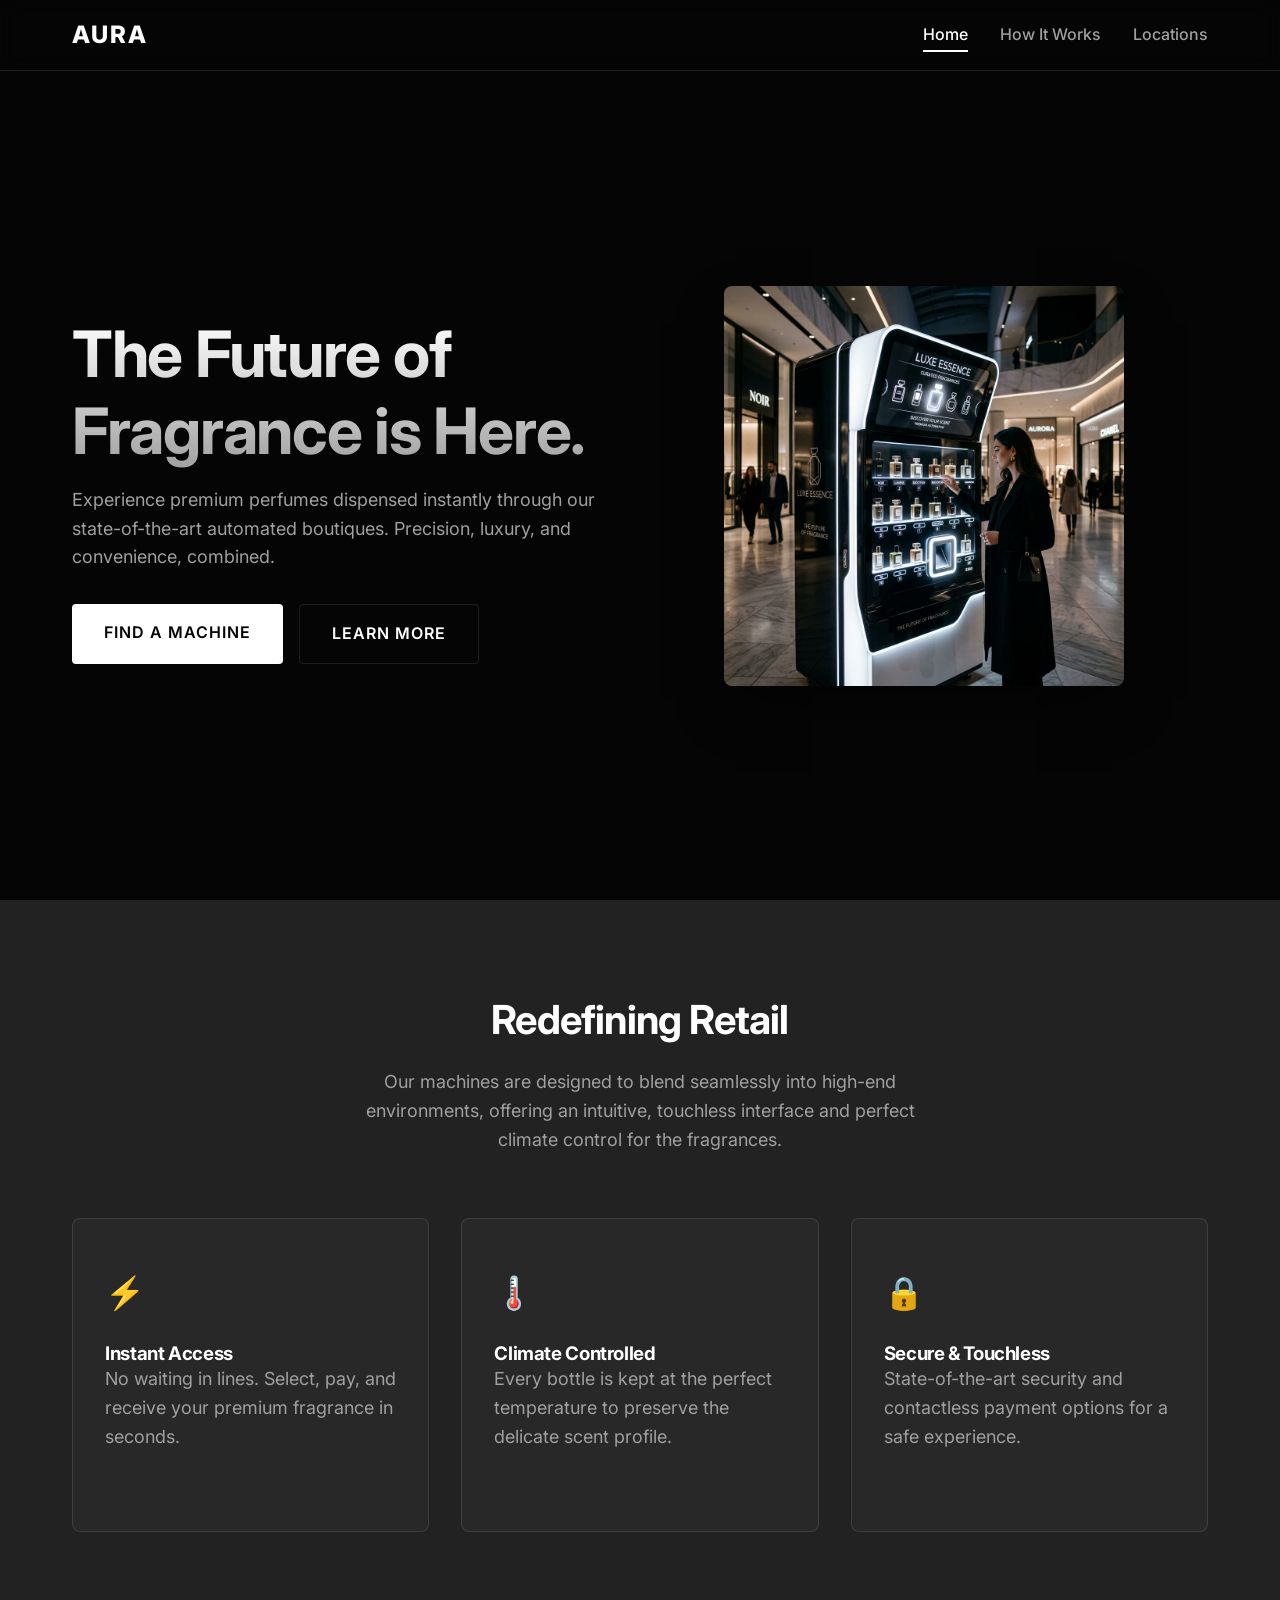
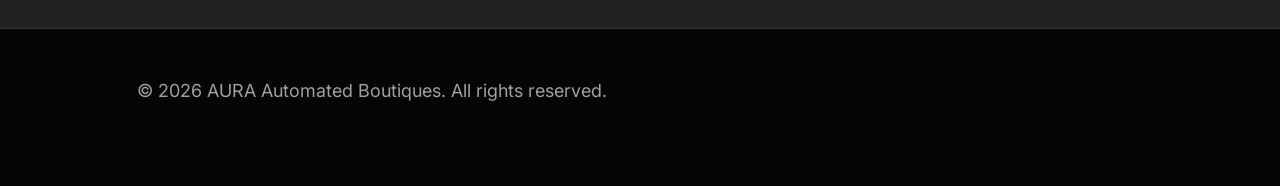
==== index.html @ 31b28ff4 "Initial commit of perfume vending machine website" ====
<!DOCTYPE html>
<html lang="en">
<head>
    <meta charset="UTF-8">
    <meta name="viewport" content="width=device-width, initial-scale=1.0">
    <title>AURA | Automated Premium Fragrance</title>
    <link rel="preconnect" href="https://fonts.googleapis.com">
    <link rel="preconnect" href="https://fonts.gstatic.com" crossorigin>
    <link href="https://fonts.googleapis.com/css2?family=Inter:wght@400;500;700;800;900&display=swap" rel="stylesheet">
    <link rel="stylesheet" href="styles.css">
</head>
<body>
    <nav class="navbar">
        <div class="container nav-container">
            <a href="index.html" class="logo">AURA</a>
            <div class="nav-links">
                <a href="index.html">Home</a>
                <a href="how-it-works.html">How It Works</a>
                <a href="locations.html">Locations</a>
            </div>
        </div>
    </nav>

    <section class="hero container">
        <div class="hero-content fade-in">
            <h1>The Future of<br>Fragrance is Here.</h1>
            <p>Experience premium perfumes dispensed instantly through our state-of-the-art automated boutiques. Precision, luxury, and convenience, combined.</p>
            <div style="display: flex; gap: 1rem;">
                <a href="locations.html" class="btn btn-primary">Find a Machine</a>
                <a href="how-it-works.html" class="btn btn-outline">Learn More</a>
            </div>
        </div>
        <div class="hero-image fade-in" style="transition-delay: 0.2s;">
            <div class="image-wrapper" style="width: 100%; max-width: 400px; position: relative;">
                <img src="hero.png" alt="Premium Perfume Vending Machine" style="width: 100%; border-radius: 8px; box-shadow: 0 25px 50px -12px rgba(0, 0, 0, 0.5);">
            </div>
        </div>
    </section>

    <section class="section" style="background: var(--accent-color);">
        <div class="container fade-in">
            <h2 class="text-center">Redefining Retail</h2>
            <p class="text-center" style="margin-left: auto; margin-right: auto;">Our machines are designed to blend seamlessly into high-end environments, offering an intuitive, touchless interface and perfect climate control for the fragrances.</p>
            
            <div class="grid">
                <div class="card">
                    <div class="card-icon">⚡</div>
                    <h3>Instant Access</h3>
                    <p>No waiting in lines. Select, pay, and receive your premium fragrance in seconds.</p>
                </div>
                <div class="card">
                    <div class="card-icon">🌡️</div>
                    <h3>Climate Controlled</h3>
                    <p>Every bottle is kept at the perfect temperature to preserve the delicate scent profile.</p>
                </div>
                <div class="card">
                    <div class="card-icon">🔒</div>
                    <h3>Secure & Touchless</h3>
                    <p>State-of-the-art security and contactless payment options for a safe experience.</p>
                </div>
            </div>
        </div>
    </section>

    <footer>
        <div class="container">
            <p>&copy; 2026 AURA Automated Boutiques. All rights reserved.</p>
        </div>
    </footer>

    <script src="script.js"></script>
</body>
</html>
---- styles.css ----
:root {
    --bg-color: #050505;
    --text-primary: #ffffff;
    --text-secondary: #a0a0a0;
    --accent-color: #222222;
    --border-color: #333333;
    --glass-bg: rgba(255, 255, 255, 0.03);
    --glass-border: rgba(255, 255, 255, 0.1);
    --font-primary: 'Inter', sans-serif;
    --transition: all 0.3s ease;
}

* {
    margin: 0;
    padding: 0;
    box-sizing: border-box;
}

body {
    background-color: var(--bg-color);
    color: var(--text-primary);
    font-family: var(--font-primary);
    line-height: 1.6;
    overflow-x: hidden;
    -webkit-font-smoothing: antialiased;
}

/* Typography */
h1, h2, h3, h4 {
    font-weight: 700;
    letter-spacing: -0.02em;
    line-height: 1.2;
}

h1 {
    font-size: 4rem;
    margin-bottom: 1rem;
    background: linear-gradient(180deg, #ffffff 0%, #a0a0a0 100%);
    -webkit-background-clip: text;
    -webkit-text-fill-color: transparent;
}

h2 {
    font-size: 2.5rem;
    margin-bottom: 1.5rem;
}

p {
    color: var(--text-secondary);
    font-size: 1.125rem;
    max-width: 600px;
    margin-bottom: 2rem;
}

/* Layout & Containers */
.container {
    max-width: 1200px;
    margin: 0 auto;
    padding: 0 2rem;
}

.section {
    padding: 6rem 0;
    position: relative;
}

/* Navbar */
.navbar {
    position: fixed;
    top: 0;
    width: 100%;
    z-index: 1000;
    background: rgba(5, 5, 5, 0.8);
    backdrop-filter: blur(10px);
    border-bottom: 1px solid var(--glass-border);
    padding: 1rem 0;
}

.nav-container {
    display: flex;
    justify-content: space-between;
    align-items: center;
}

.logo {
    font-size: 1.5rem;
    font-weight: 800;
    letter-spacing: 2px;
    text-transform: uppercase;
    text-decoration: none;
    color: var(--text-primary);
}

.nav-links {
    display: flex;
    gap: 2rem;
}

.nav-links a {
    color: var(--text-secondary);
    text-decoration: none;
    font-weight: 500;
    transition: var(--transition);
    position: relative;
}

.nav-links a:hover,
.nav-links a.active {
    color: var(--text-primary);
}

.nav-links a::after {
    content: '';
    position: absolute;
    bottom: -4px;
    left: 0;
    width: 0;
    height: 2px;
    background: var(--text-primary);
    transition: var(--transition);
}

.nav-links a:hover::after,
.nav-links a.active::after {
    width: 100%;
}

/* Buttons */
.btn {
    display: inline-block;
    padding: 1rem 2rem;
    border-radius: 4px;
    text-decoration: none;
    font-weight: 600;
    text-transform: uppercase;
    letter-spacing: 1px;
    transition: var(--transition);
    cursor: pointer;
    border: none;
}

.btn-primary {
    background: var(--text-primary);
    color: var(--bg-color);
}

.btn-primary:hover {
    background: #e0e0e0;
    transform: translateY(-2px);
    box-shadow: 0 10px 20px rgba(255, 255, 255, 0.1);
}

.btn-outline {
    background: transparent;
    color: var(--text-primary);
    border: 1px solid var(--glass-border);
}

.btn-outline:hover {
    background: var(--glass-bg);
    border-color: var(--text-primary);
}

/* Hero Section */
.hero {
    min-height: 100vh;
    display: flex;
    align-items: center;
    padding-top: 80px;
}

.hero-content {
    flex: 1;
    z-index: 2;
}

.hero-image {
    flex: 1;
    position: relative;
    display: flex;
    justify-content: center;
    align-items: center;
}

.hero-image::before {
    content: '';
    position: absolute;
    width: 400px;
    height: 400px;
    background: radial-gradient(circle, rgba(255,255,255,0.05) 0%, rgba(0,0,0,0) 70%);
    border-radius: 50%;
    z-index: -1;
}

.placeholder-img {
    width: 100%;
    max-width: 400px;
    aspect-ratio: 3/4;
    background: var(--accent-color);
    border: 1px solid var(--border-color);
    border-radius: 8px;
    display: flex;
    align-items: center;
    justify-content: center;
    color: var(--text-secondary);
    font-weight: 500;
    box-shadow: 0 25px 50px -12px rgba(0, 0, 0, 0.5);
    position: relative;
    overflow: hidden;
}

.placeholder-img::after {
    content: '';
    position: absolute;
    top: -50%;
    left: -50%;
    width: 200%;
    height: 200%;
    background: linear-gradient(to bottom right, rgba(255,255,255,0) 0%, rgba(255,255,255,0.05) 50%, rgba(255,255,255,0) 100%);
    transform: rotate(30deg);
    animation: shine 6s infinite linear;
}

@keyframes shine {
    0% { transform: translateX(-100%) rotate(30deg); }
    100% { transform: translateX(100%) rotate(30deg); }
}

/* Cards (Tech aesthetic) */
.grid {
    display: grid;
    grid-template-columns: repeat(auto-fit, minmax(300px, 1fr));
    gap: 2rem;
    margin-top: 4rem;
}

.card {
    background: var(--glass-bg);
    border: 1px solid var(--glass-border);
    padding: 3rem 2rem;
    border-radius: 8px;
    transition: var(--transition);
    position: relative;
    overflow: hidden;
}

.card::before {
    content: '';
    position: absolute;
    top: 0;
    left: 0;
    width: 100%;
    height: 2px;
    background: linear-gradient(90deg, transparent, var(--text-primary), transparent);
    opacity: 0;
    transition: var(--transition);
}

.card:hover {
    transform: translateY(-5px);
    background: rgba(255, 255, 255, 0.05);
}

.card:hover::before {
    opacity: 1;
}

.card-icon {
    font-size: 2rem;
    margin-bottom: 1.5rem;
    color: var(--text-primary);
}

.step-number {
    font-size: 4rem;
    font-weight: 900;
    color: var(--accent-color);
    position: absolute;
    top: 1rem;
    right: 1rem;
    opacity: 0.5;
    line-height: 1;
}

/* Forms */
.form-group {
    margin-bottom: 1.5rem;
}

.form-group label {
    display: block;
    margin-bottom: 0.5rem;
    font-weight: 500;
    color: var(--text-secondary);
}

.form-control {
    width: 100%;
    padding: 1rem;
    background: var(--accent-color);
    border: 1px solid var(--border-color);
    color: var(--text-primary);
    border-radius: 4px;
    font-family: inherit;
    transition: var(--transition);
}

.form-control:focus {
    outline: none;
    border-color: var(--text-primary);
    background: rgba(255, 255, 255, 0.05);
}

/* Footer */
footer {
    border-top: 1px solid var(--border-color);
    padding: 3rem 0;
    text-align: center;
    color: var(--text-secondary);
}

/* Utilities */
.text-center { text-align: center; }
.mt-4 { margin-top: 2rem; }

/* Animations */
.fade-in {
    opacity: 0;
    transform: translateY(20px);
    transition: opacity 0.8s ease, transform 0.8s ease;
}

.fade-in.visible {
    opacity: 1;
    transform: translateY(0);
}

/* Responsive */
@media (max-width: 768px) {
    h1 { font-size: 2.5rem; }
    .hero { flex-direction: column; text-align: center; padding-top: 120px; }
    .hero-content { margin-bottom: 4rem; }
    p { margin-left: auto; margin-right: auto; }
    .nav-links { display: none; /* Add mobile menu logic if needed */ }
}
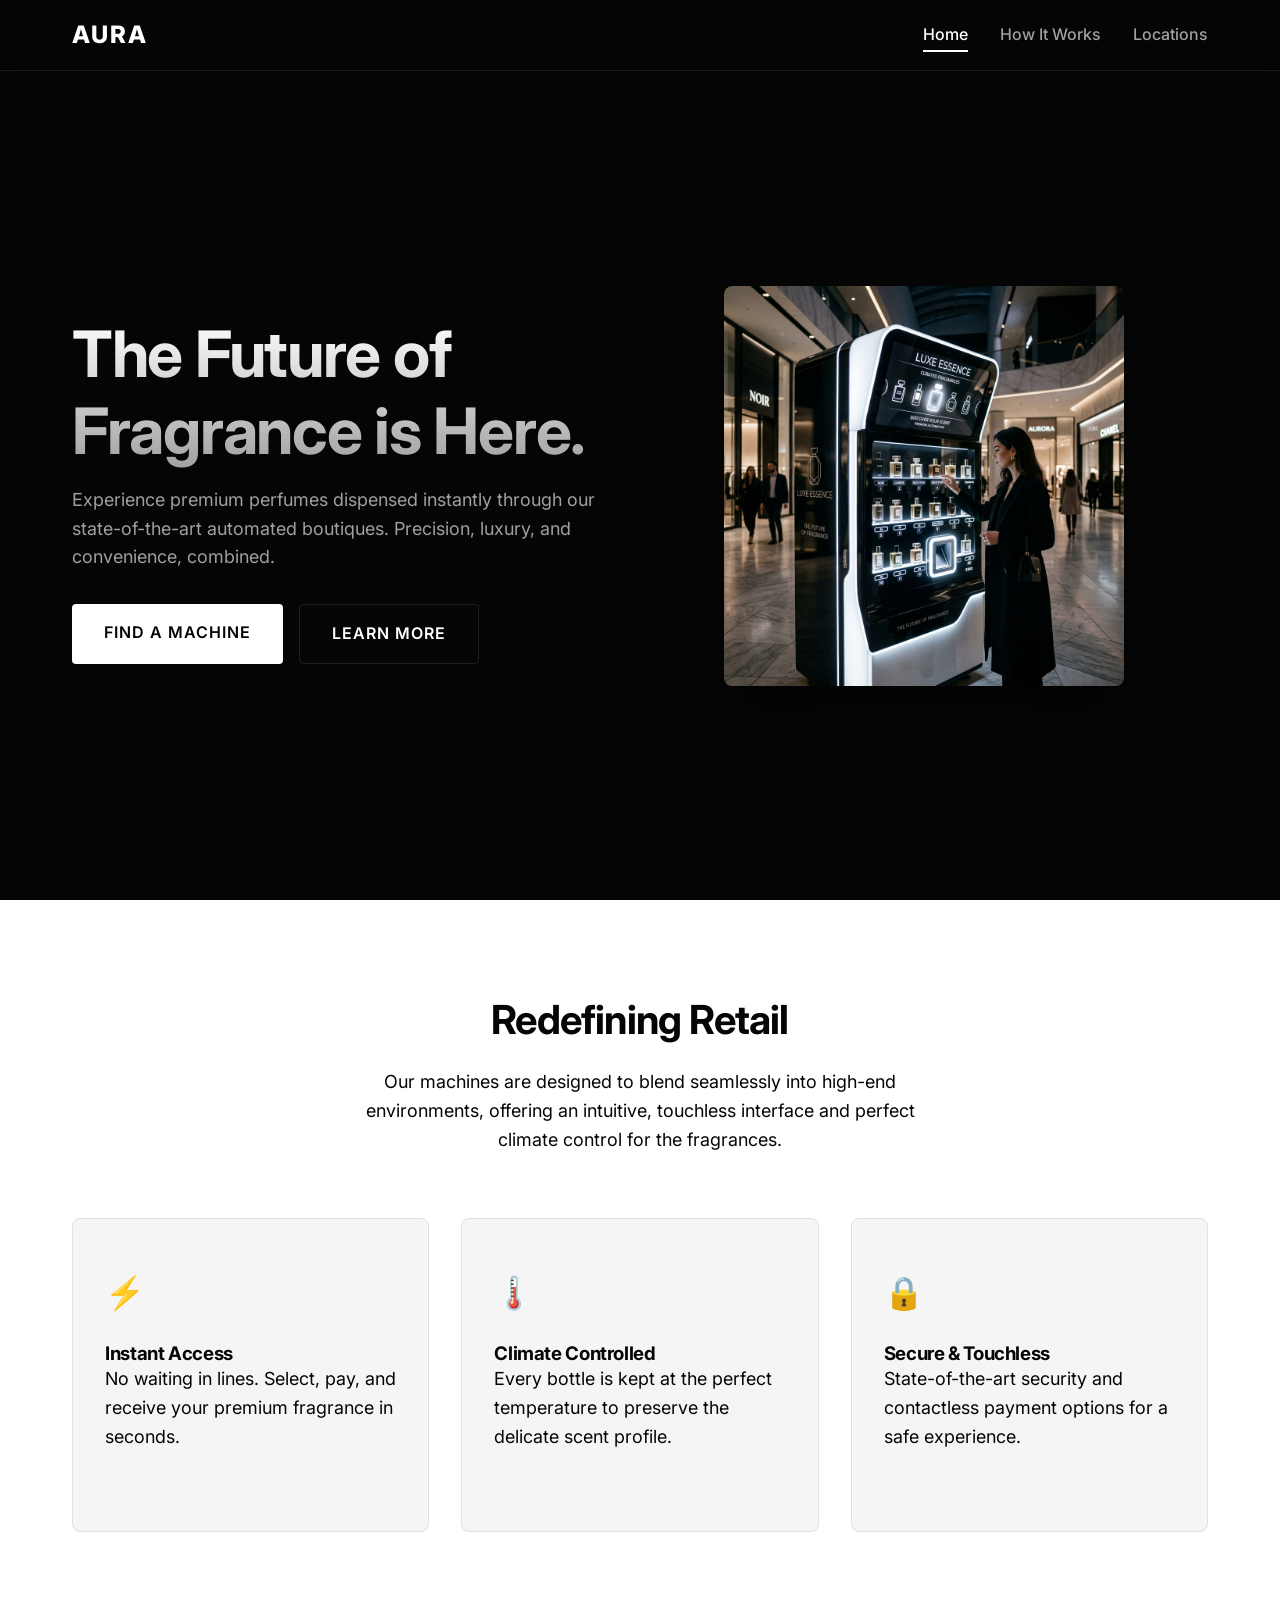
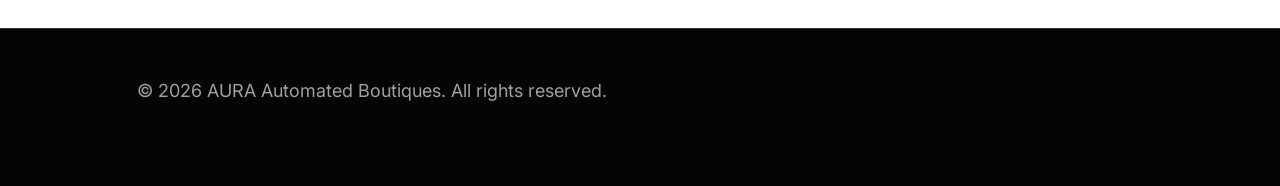
==== commit f0aeed77: "Introduce true high contrast white sections" ====
--- a/index.html
+++ b/index.html
@@ -37,7 +37,7 @@
         </div>
     </section>
 
-    <section class="section" style="background: var(--accent-color);">
+    <section class="section section-white">
         <div class="container fade-in">
             <h2 class="text-center">Redefining Retail</h2>
             <p class="text-center" style="margin-left: auto; margin-right: auto;">Our machines are designed to blend seamlessly into high-end environments, offering an intuitive, touchless interface and perfect climate control for the fragrances.</p>
--- a/styles.css
+++ b/styles.css
@@ -62,6 +62,44 @@
 .section {
     padding: 6rem 0;
     position: relative;
+}
+
+/* White Section for High Contrast */
+.section-white {
+    background-color: #ffffff;
+    color: #050505;
+}
+
+.section-white h1, 
+.section-white h2, 
+.section-white h3, 
+.section-white p {
+    color: #050505;
+    background: none;
+    -webkit-background-clip: initial;
+    -webkit-text-fill-color: initial;
+}
+
+.section-white .card {
+    background: #f5f5f5;
+    border-color: #e0e0e0;
+}
+
+.section-white .card:hover {
+    background: #ebebeb;
+    box-shadow: 0 10px 30px rgba(0, 0, 0, 0.1);
+}
+
+.section-white .card::before {
+    background: linear-gradient(90deg, transparent, #050505, transparent);
+}
+
+.section-white .card-icon {
+    color: #050505;
+}
+
+.section-white .step-number {
+    color: #e0e0e0;
 }
 
 /* Navbar */
@@ -326,13 +364,67 @@
 /* Animations */
 .fade-in {
     opacity: 0;
-    transform: translateY(20px);
-    transition: opacity 0.8s ease, transform 0.8s ease;
+    transform: translateY(30px);
+    transition: opacity 1s cubic-bezier(0.16, 1, 0.3, 1), transform 1s cubic-bezier(0.16, 1, 0.3, 1);
 }
 
 .fade-in.visible {
     opacity: 1;
     transform: translateY(0);
+}
+
+.stagger-1 { transition-delay: 0.1s; }
+.stagger-2 { transition-delay: 0.2s; }
+.stagger-3 { transition-delay: 0.3s; }
+.stagger-4 { transition-delay: 0.4s; }
+
+/* Image Hover Effects */
+.image-wrapper {
+    overflow: hidden;
+    border-radius: 8px;
+    box-shadow: 0 25px 50px -12px rgba(0, 0, 0, 0.5);
+    transition: box-shadow 0.5s ease;
+}
+
+.image-wrapper img {
+    transition: transform 0.7s cubic-bezier(0.16, 1, 0.3, 1);
+}
+
+.image-wrapper:hover img {
+    transform: scale(1.05);
+}
+
+.image-wrapper:hover {
+    box-shadow: 0 30px 60px -10px rgba(255, 255, 255, 0.1);
+}
+
+/* Button Glow */
+.btn-primary {
+    background: var(--text-primary);
+    color: var(--bg-color);
+    position: relative;
+    z-index: 1;
+    overflow: hidden;
+}
+
+.btn-primary::before {
+    content: '';
+    position: absolute;
+    top: 0;
+    left: -100%;
+    width: 100%;
+    height: 100%;
+    background: linear-gradient(90deg, transparent, rgba(255, 255, 255, 0.4), transparent);
+    transition: left 0.5s ease;
+    z-index: -1;
+}
+
+.btn-primary:hover::before {
+    left: 100%;
+}
+
+.btn-primary:hover {
+    box-shadow: 0 0 20px rgba(255, 255, 255, 0.4);
 }
 
 /* Responsive */
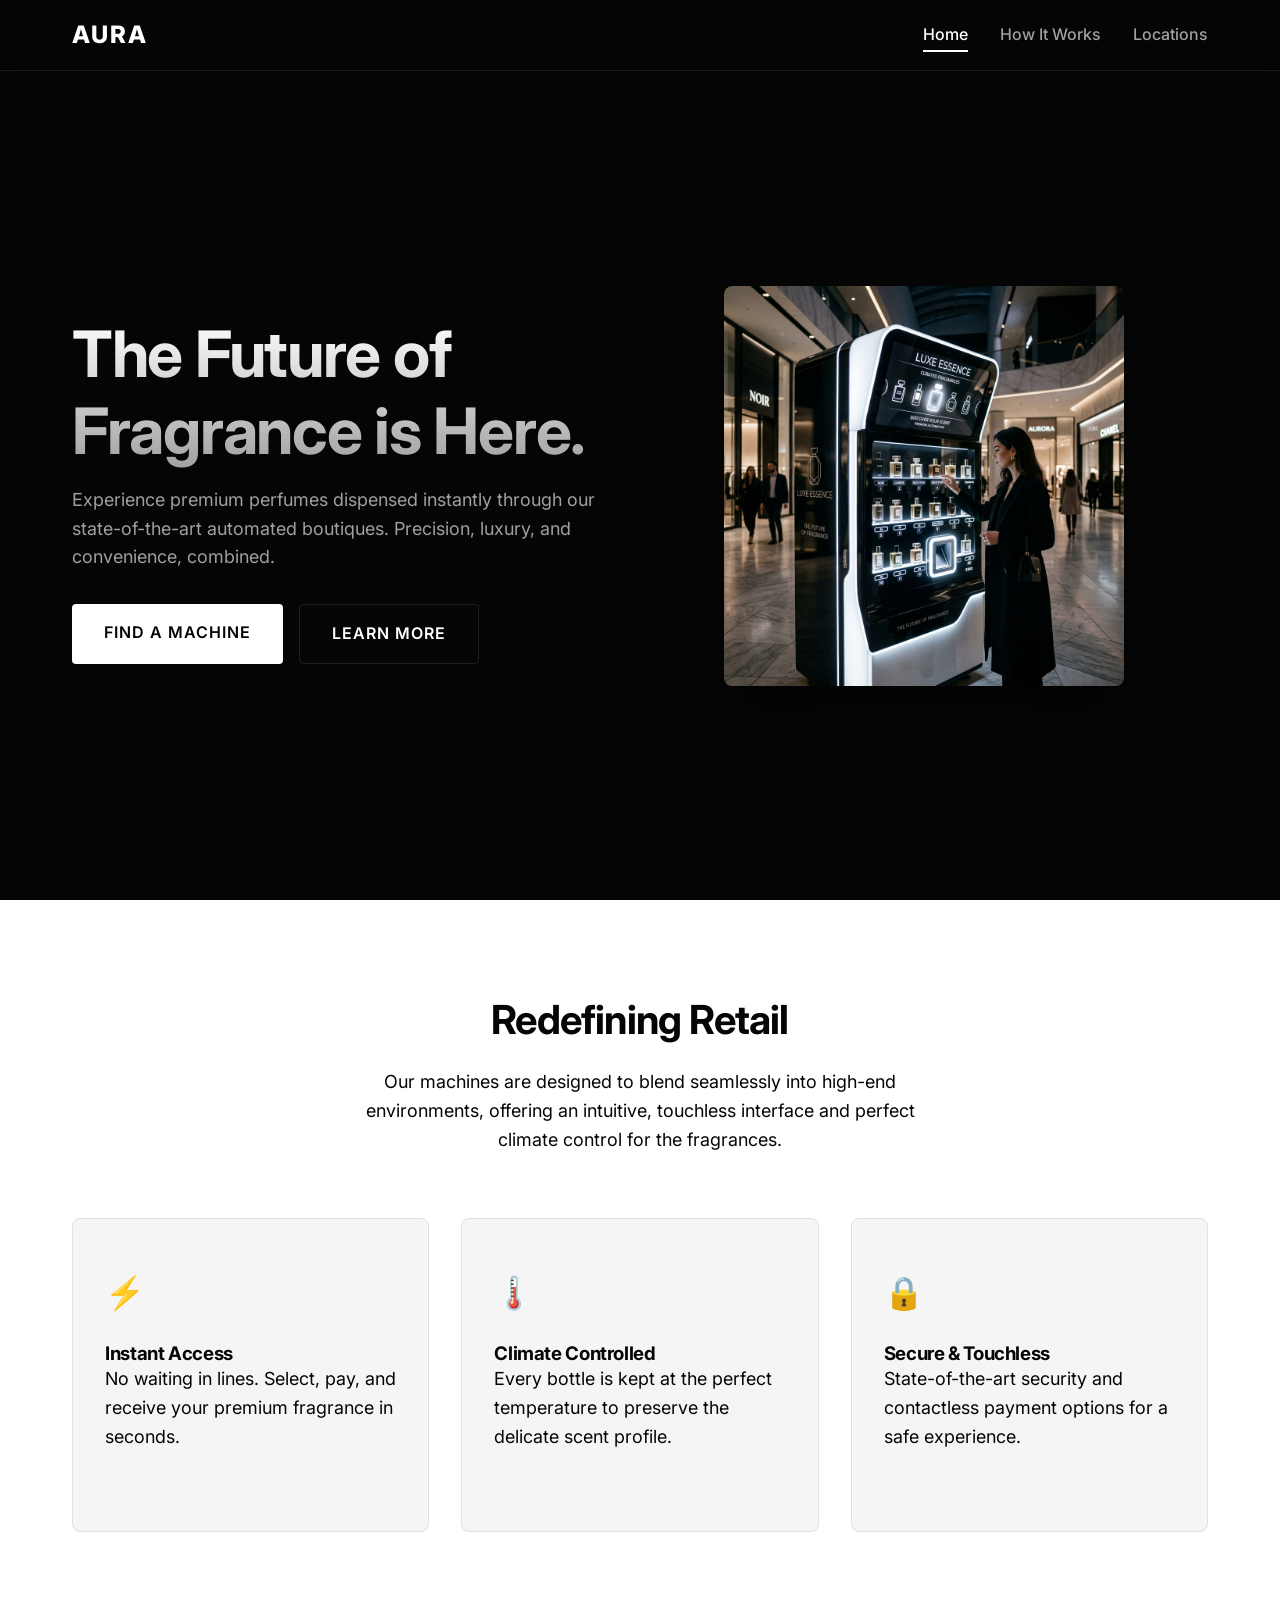
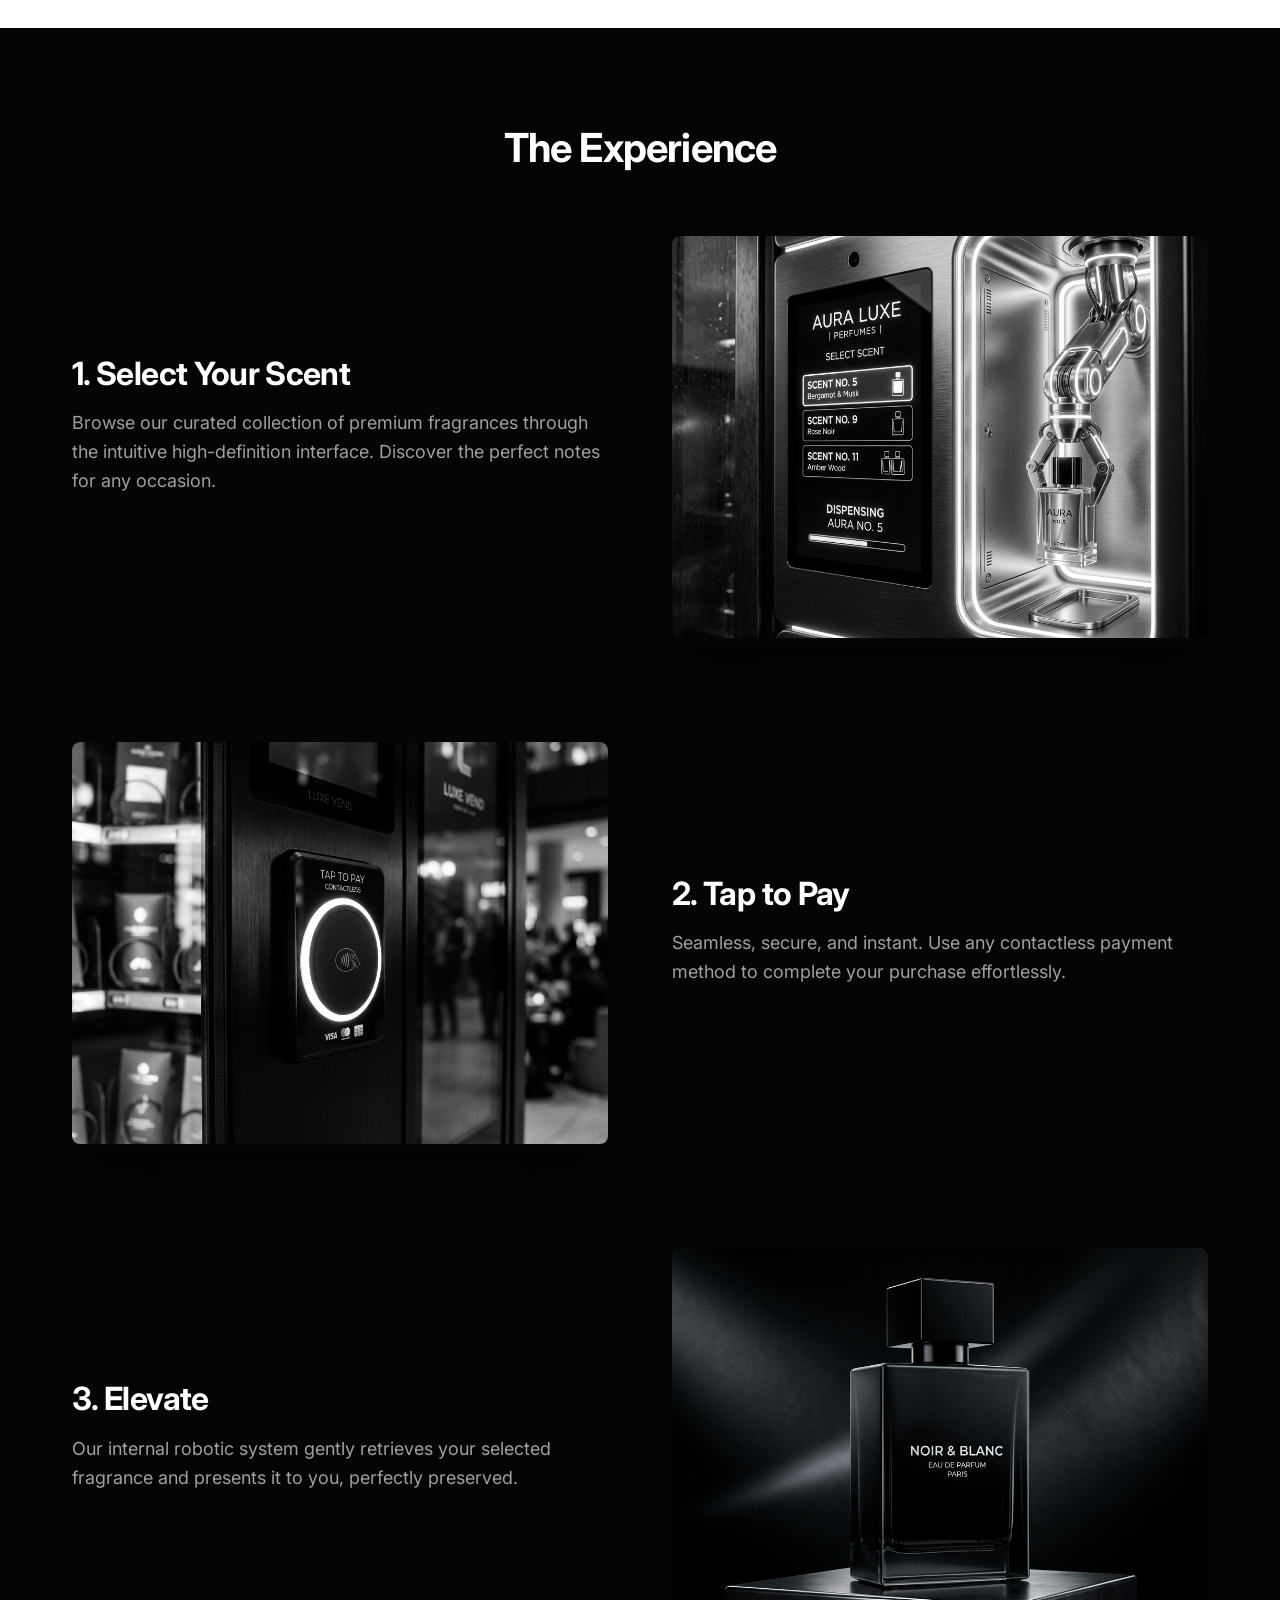
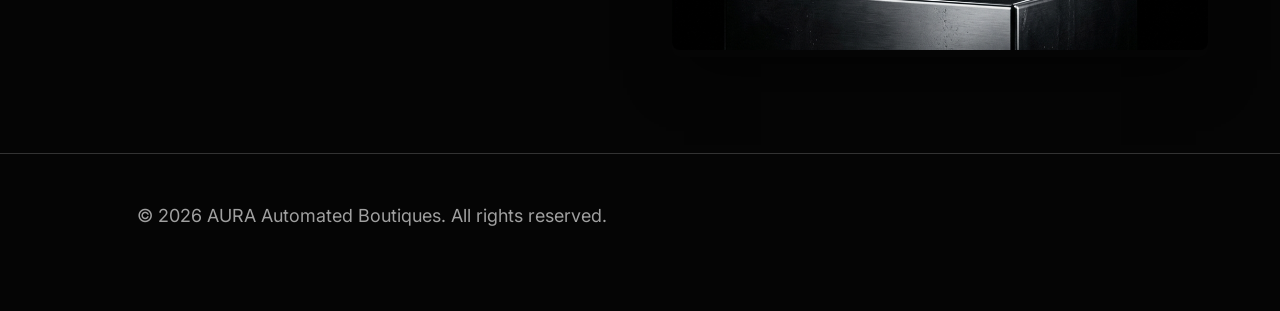
==== commit a22f8ffc: "Expand home page with The Experience section and new images" ====
--- a/index.html
+++ b/index.html
@@ -62,6 +62,49 @@
         </div>
     </section>
 
+    <section class="section" style="background: var(--bg-color);">
+        <div class="container fade-in">
+            <h2 class="text-center" style="margin-bottom: 4rem;">The Experience</h2>
+            
+            <div style="display: flex; flex-wrap: wrap; align-items: center; gap: 4rem; margin-bottom: 6rem;">
+                <div style="flex: 1; min-width: 300px;" class="fade-in">
+                    <h3 style="font-size: 2rem; margin-bottom: 1rem;">1. Select Your Scent</h3>
+                    <p>Browse our curated collection of premium fragrances through the intuitive high-definition interface. Discover the perfect notes for any occasion.</p>
+                </div>
+                <div style="flex: 1; min-width: 300px;" class="fade-in stagger-1">
+                    <div class="image-wrapper">
+                        <img src="interface.png" alt="Touchscreen Interface" style="width: 100%; object-fit: cover; aspect-ratio: 4/3; border-radius: 8px;">
+                    </div>
+                </div>
+            </div>
+
+            <div style="display: flex; flex-wrap: wrap; align-items: center; gap: 4rem; margin-bottom: 6rem; flex-direction: row-reverse;">
+                <div style="flex: 1; min-width: 300px;" class="fade-in stagger-2">
+                    <h3 style="font-size: 2rem; margin-bottom: 1rem;">2. Tap to Pay</h3>
+                    <p>Seamless, secure, and instant. Use any contactless payment method to complete your purchase effortlessly.</p>
+                </div>
+                <div style="flex: 1; min-width: 300px;" class="fade-in stagger-3">
+                    <div class="image-wrapper">
+                        <img src="payment.png" alt="Payment Terminal" style="width: 100%; object-fit: cover; aspect-ratio: 4/3; border-radius: 8px;">
+                    </div>
+                </div>
+            </div>
+
+            <div style="display: flex; flex-wrap: wrap; align-items: center; gap: 4rem;">
+                <div style="flex: 1; min-width: 300px;" class="fade-in stagger-4">
+                    <h3 style="font-size: 2rem; margin-bottom: 1rem;">3. Elevate</h3>
+                    <p>Our internal robotic system gently retrieves your selected fragrance and presents it to you, perfectly preserved.</p>
+                </div>
+                <div style="flex: 1; min-width: 300px;" class="fade-in stagger-1">
+                    <div class="image-wrapper">
+                        <img src="bottle.png" alt="Perfume Bottle" style="width: 100%; object-fit: cover; aspect-ratio: 4/3; border-radius: 8px;">
+                    </div>
+                </div>
+            </div>
+            
+        </div>
+    </section>
+
     <footer>
         <div class="container">
             <p>&copy; 2026 AURA Automated Boutiques. All rights reserved.</p>
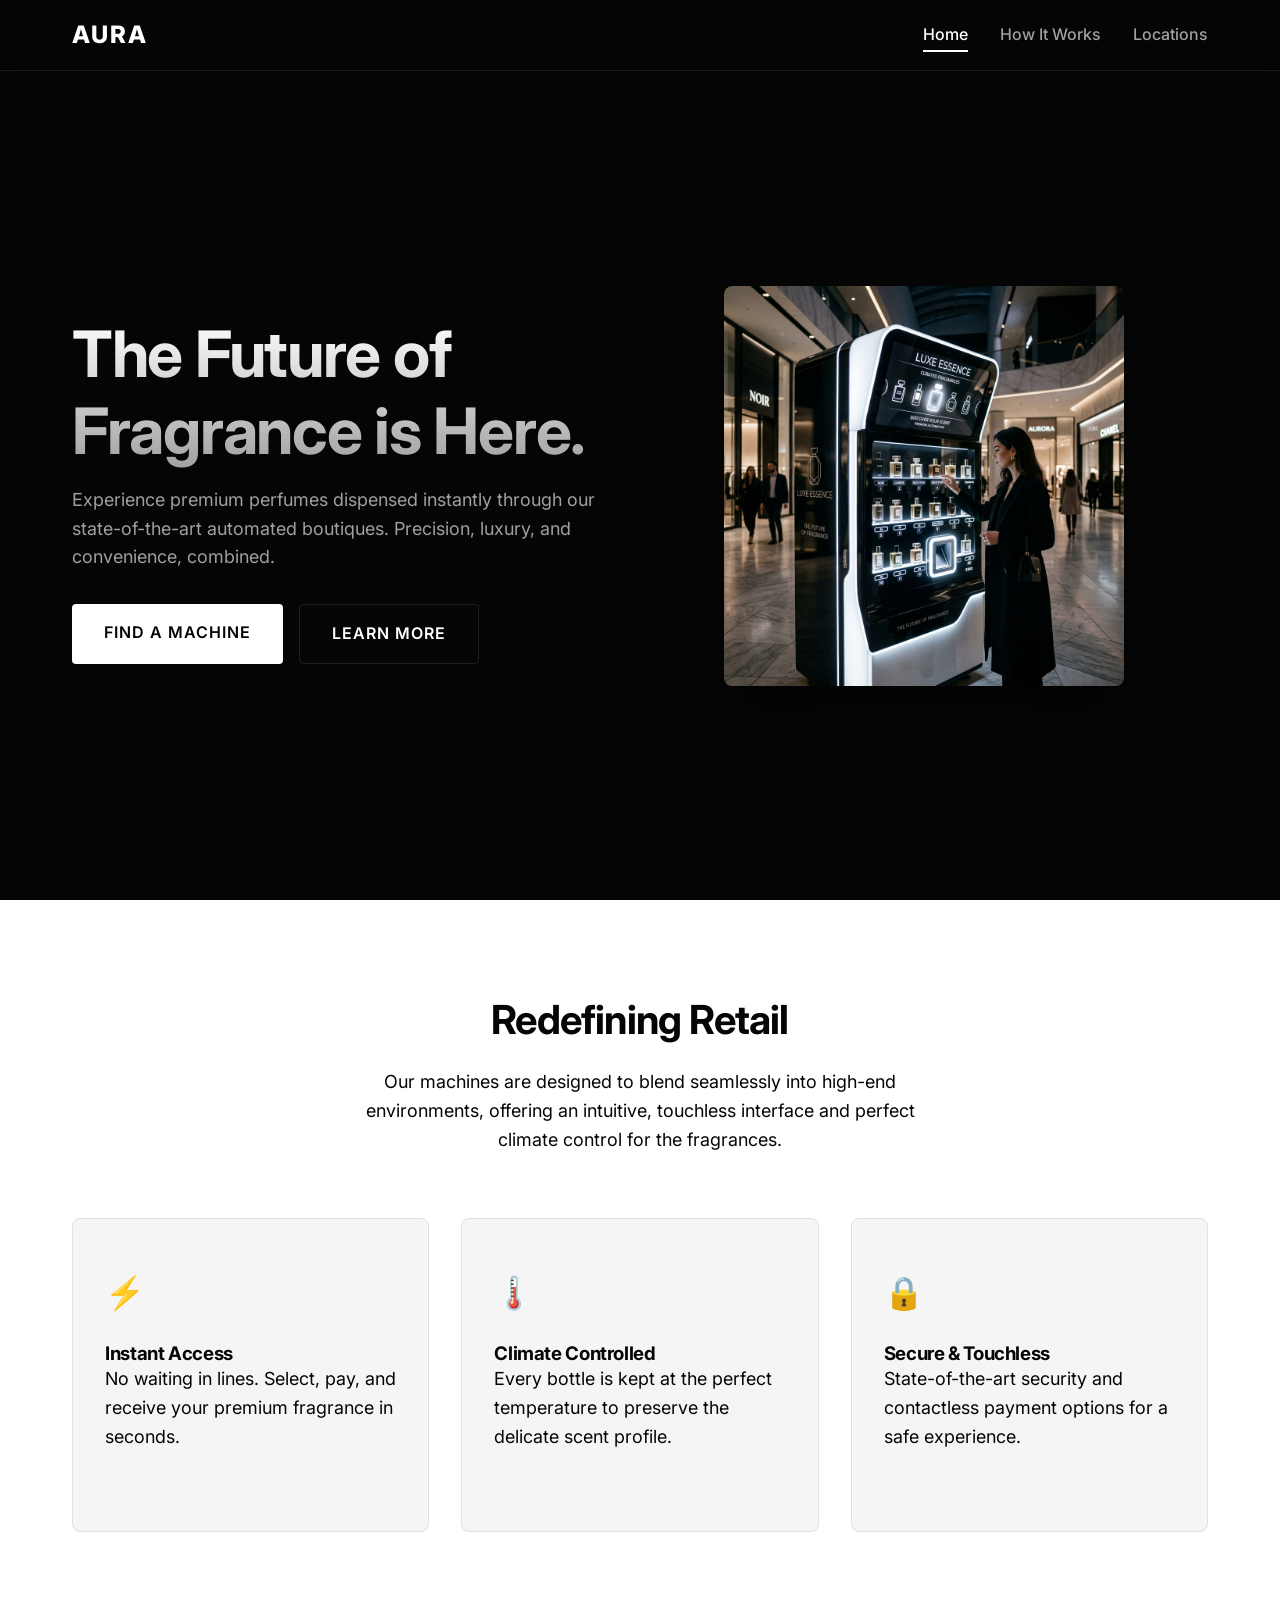
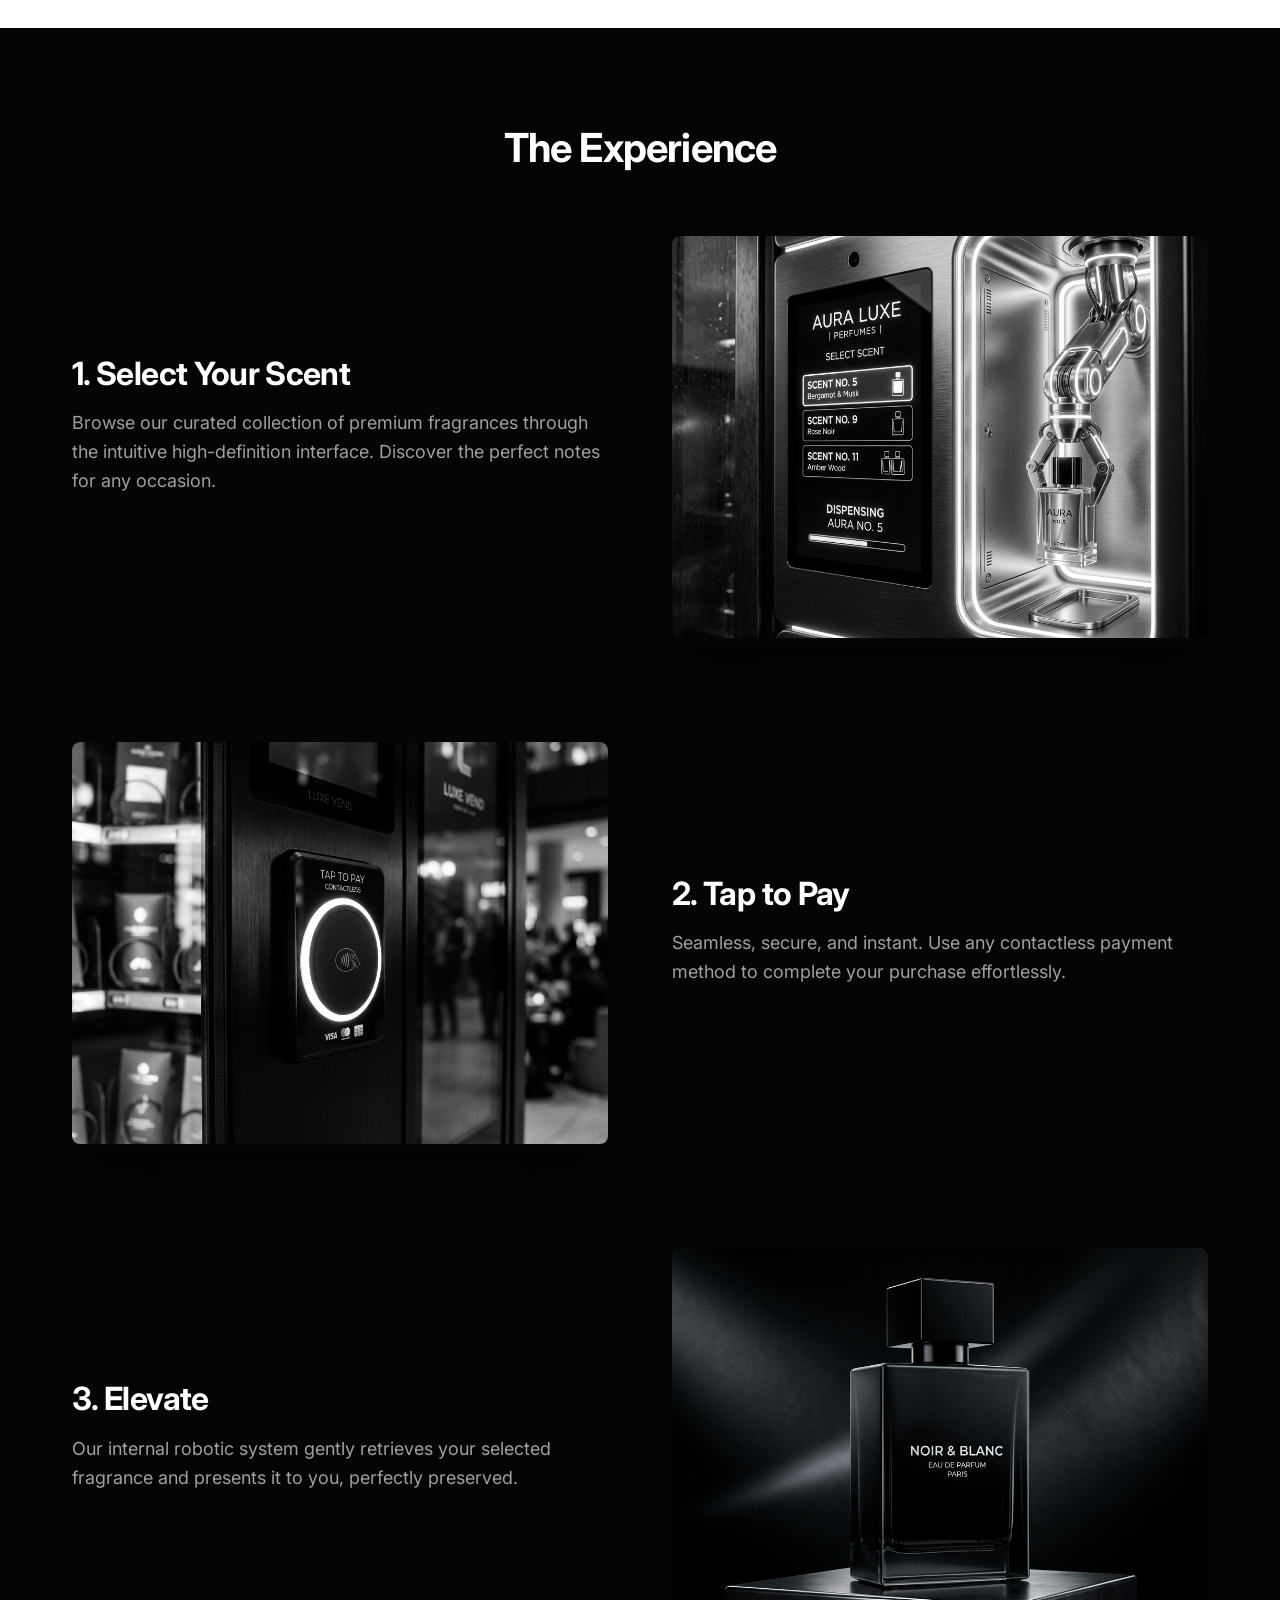
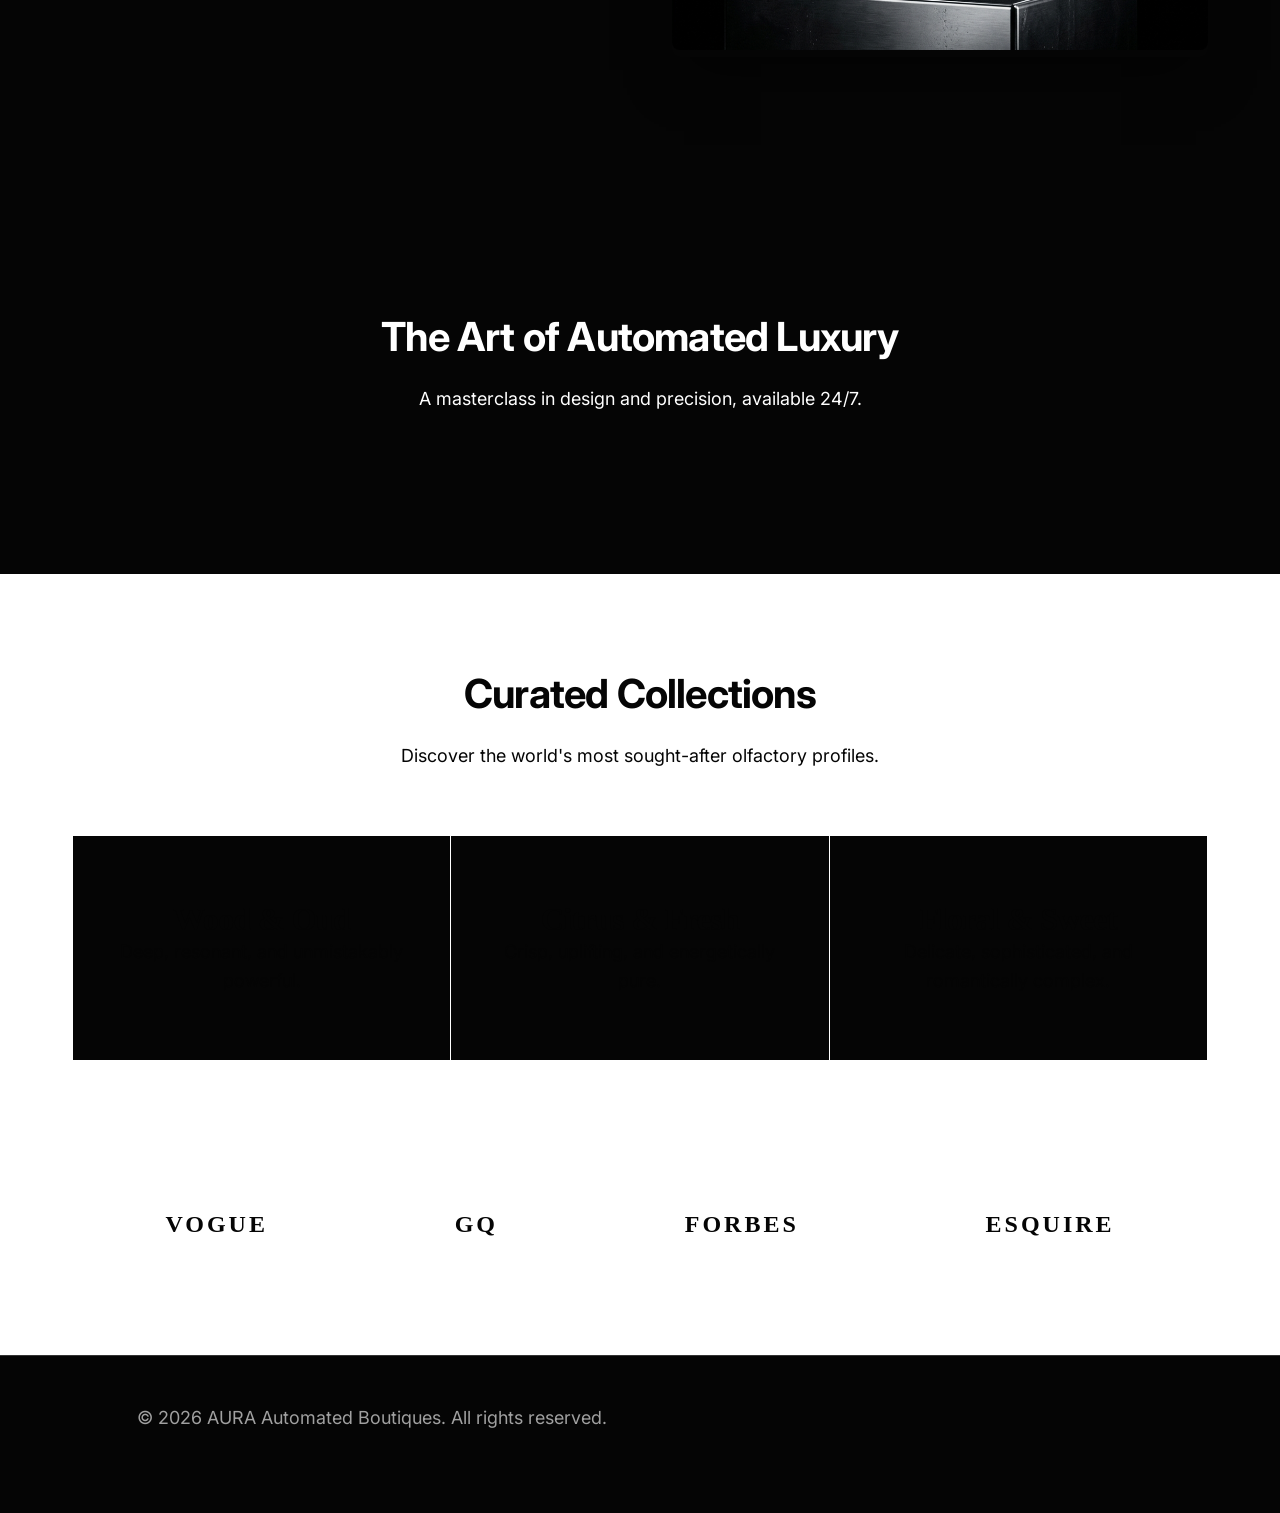
==== commit 0c4586e8: "Add parallax banner and collection grid sections" ====
--- a/index.html
+++ b/index.html
@@ -105,6 +105,45 @@
         </div>
     </section>
 
+    <!-- Parallax Section -->
+    <section class="parallax-section">
+        <div class="parallax-overlay"></div>
+        <div class="container parallax-content fade-in">
+            <h2>The Art of Automated Luxury</h2>
+            <p style="margin: 0 auto; color: var(--text-primary);">A masterclass in design and precision, available 24/7.</p>
+        </div>
+    </section>
+
+    <!-- The Collection Section -->
+    <section class="section section-white">
+        <div class="container fade-in">
+            <h2 class="text-center">Curated Collections</h2>
+            <p class="text-center" style="margin: 0 auto;">Discover the world's most sought-after olfactory profiles.</p>
+            
+            <div class="collection-grid fade-in">
+                <div class="collection-item">
+                    <h3 style="font-family: serif; font-size: 2rem;">Wood & Oud</h3>
+                    <p style="margin-bottom: 0;">Deep, resonant, and unmistakably powerful.</p>
+                </div>
+                <div class="collection-item">
+                    <h3 style="font-family: serif; font-size: 2rem;">Citrus & Fresh</h3>
+                    <p style="margin-bottom: 0;">Crisp, uplifting, and energetically pure.</p>
+                </div>
+                <div class="collection-item">
+                    <h3 style="font-family: serif; font-size: 2rem;">Floral & Sweet</h3>
+                    <p style="margin-bottom: 0;">Delicate, sophisticated, and romantically complex.</p>
+                </div>
+            </div>
+
+            <div class="press-bar fade-in" style="margin-top: 8rem;">
+                <span>Vogue</span>
+                <span>GQ</span>
+                <span>Forbes</span>
+                <span>Esquire</span>
+            </div>
+        </div>
+    </section>
+
     <footer>
         <div class="container">
             <p>&copy; 2026 AURA Automated Boutiques. All rights reserved.</p>
--- a/styles.css
+++ b/styles.css
@@ -361,6 +361,73 @@
 .text-center { text-align: center; }
 .mt-4 { margin-top: 2rem; }
 
+/* Parallax Section */
+.parallax-section {
+    background-image: url('hero.png');
+    background-attachment: fixed;
+    background-position: center;
+    background-repeat: no-repeat;
+    background-size: cover;
+    position: relative;
+    padding: 10rem 0;
+    text-align: center;
+}
+
+.parallax-overlay {
+    position: absolute;
+    top: 0;
+    left: 0;
+    width: 100%;
+    height: 100%;
+    background: rgba(5, 5, 5, 0.85);
+    z-index: 1;
+}
+
+.parallax-content {
+    position: relative;
+    z-index: 2;
+}
+
+/* Collection Grid */
+.collection-grid {
+    display: grid;
+    grid-template-columns: repeat(auto-fit, minmax(250px, 1fr));
+    gap: 1px;
+    background: var(--glass-border);
+    border: 1px solid var(--glass-border);
+    margin-top: 4rem;
+}
+
+.collection-item {
+    background: var(--bg-color);
+    padding: 4rem 2rem;
+    text-align: center;
+    transition: var(--transition);
+}
+
+.collection-item:hover {
+    background: var(--accent-color);
+}
+
+/* Press Bar */
+.press-bar {
+    display: flex;
+    justify-content: space-around;
+    align-items: center;
+    flex-wrap: wrap;
+    opacity: 0.5;
+    margin-top: 4rem;
+}
+
+.press-bar span {
+    font-size: 1.5rem;
+    font-weight: 900;
+    letter-spacing: 3px;
+    text-transform: uppercase;
+    margin: 1rem;
+    font-family: serif; /* Classic contrast */
+}
+
 /* Animations */
 .fade-in {
     opacity: 0;
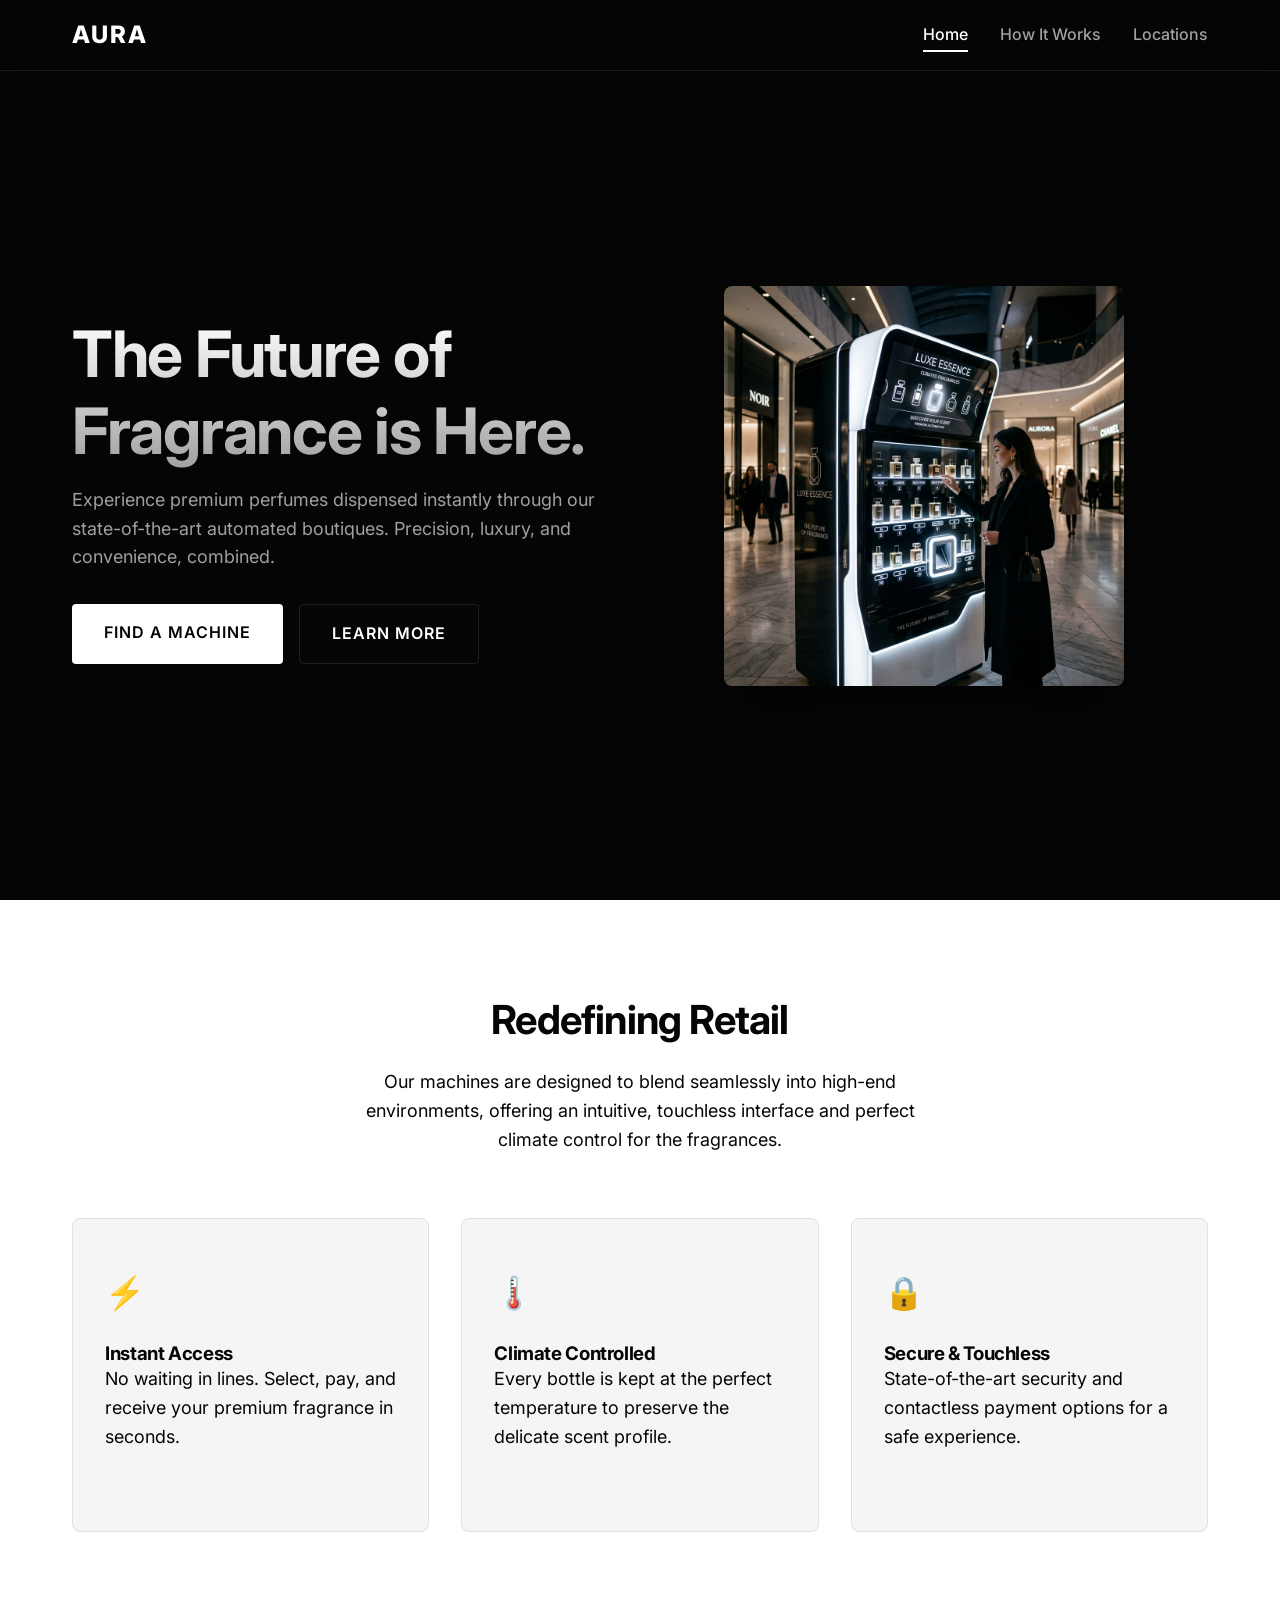
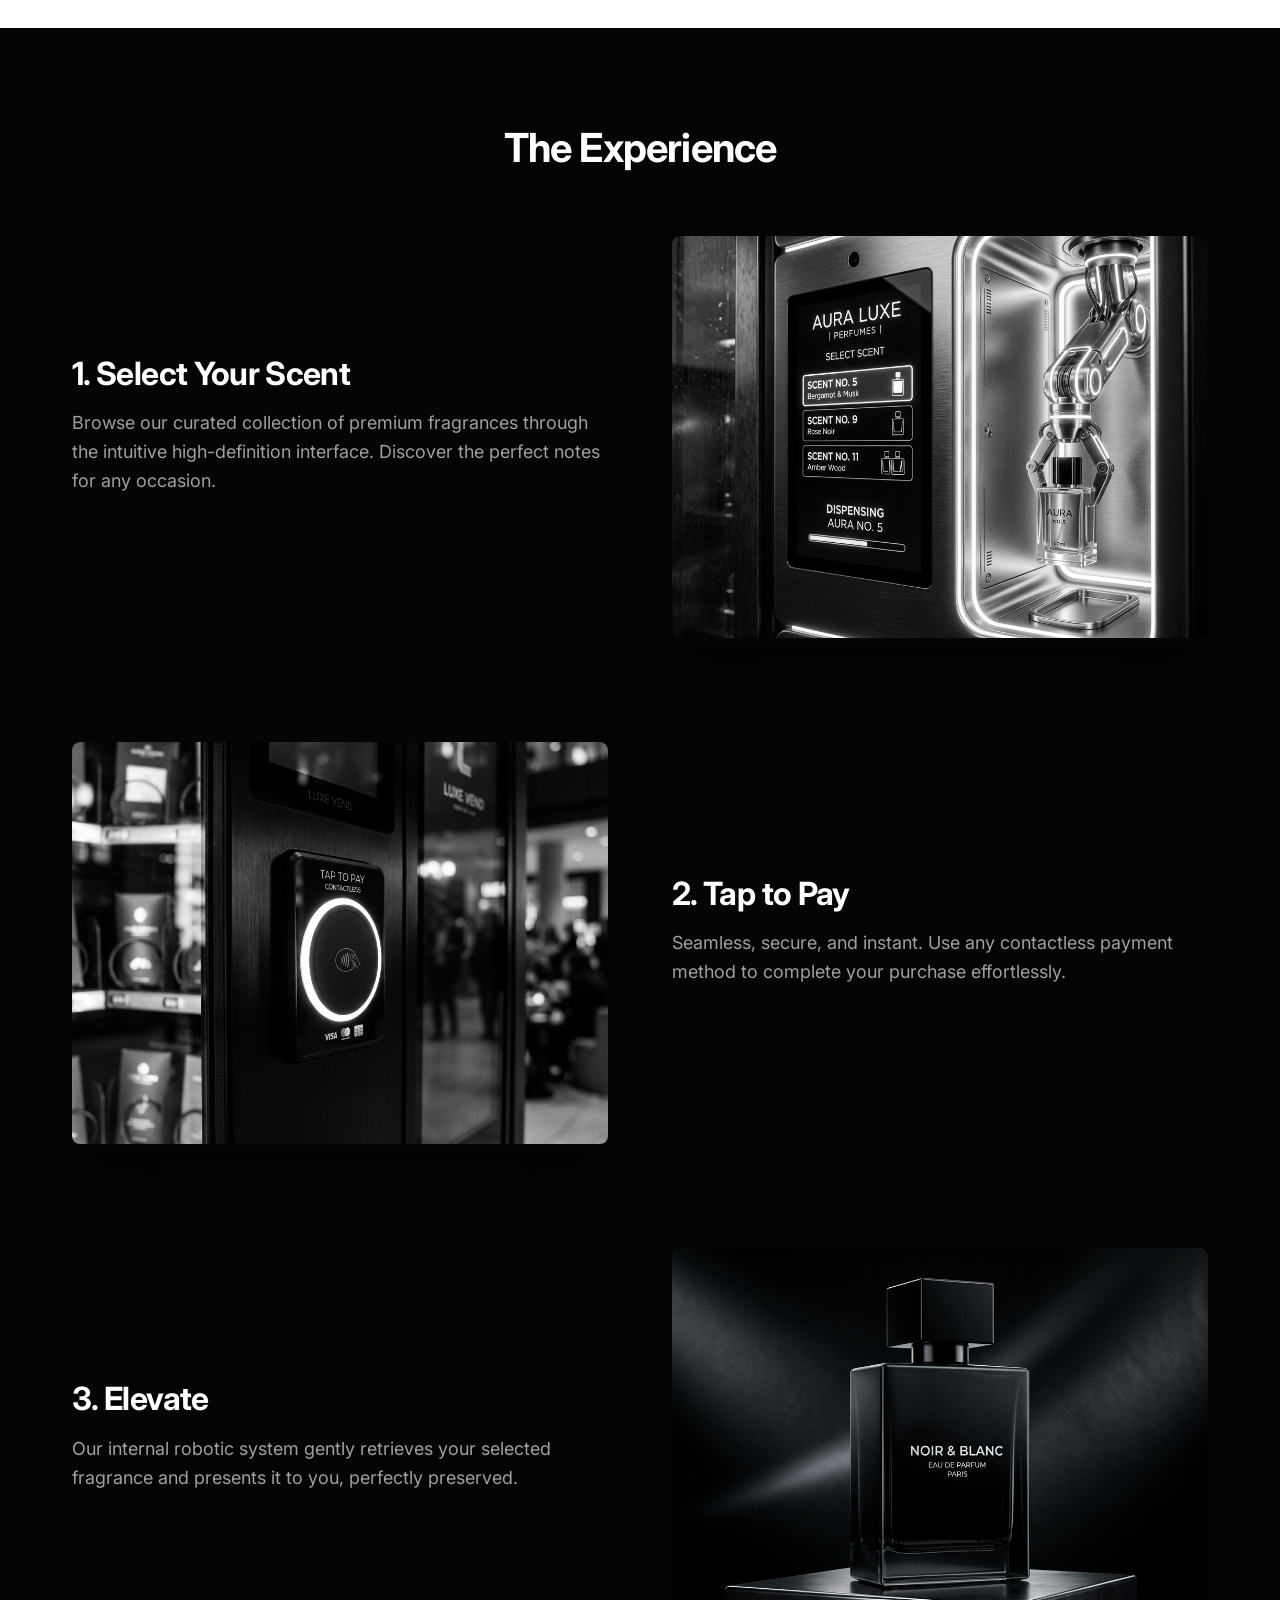
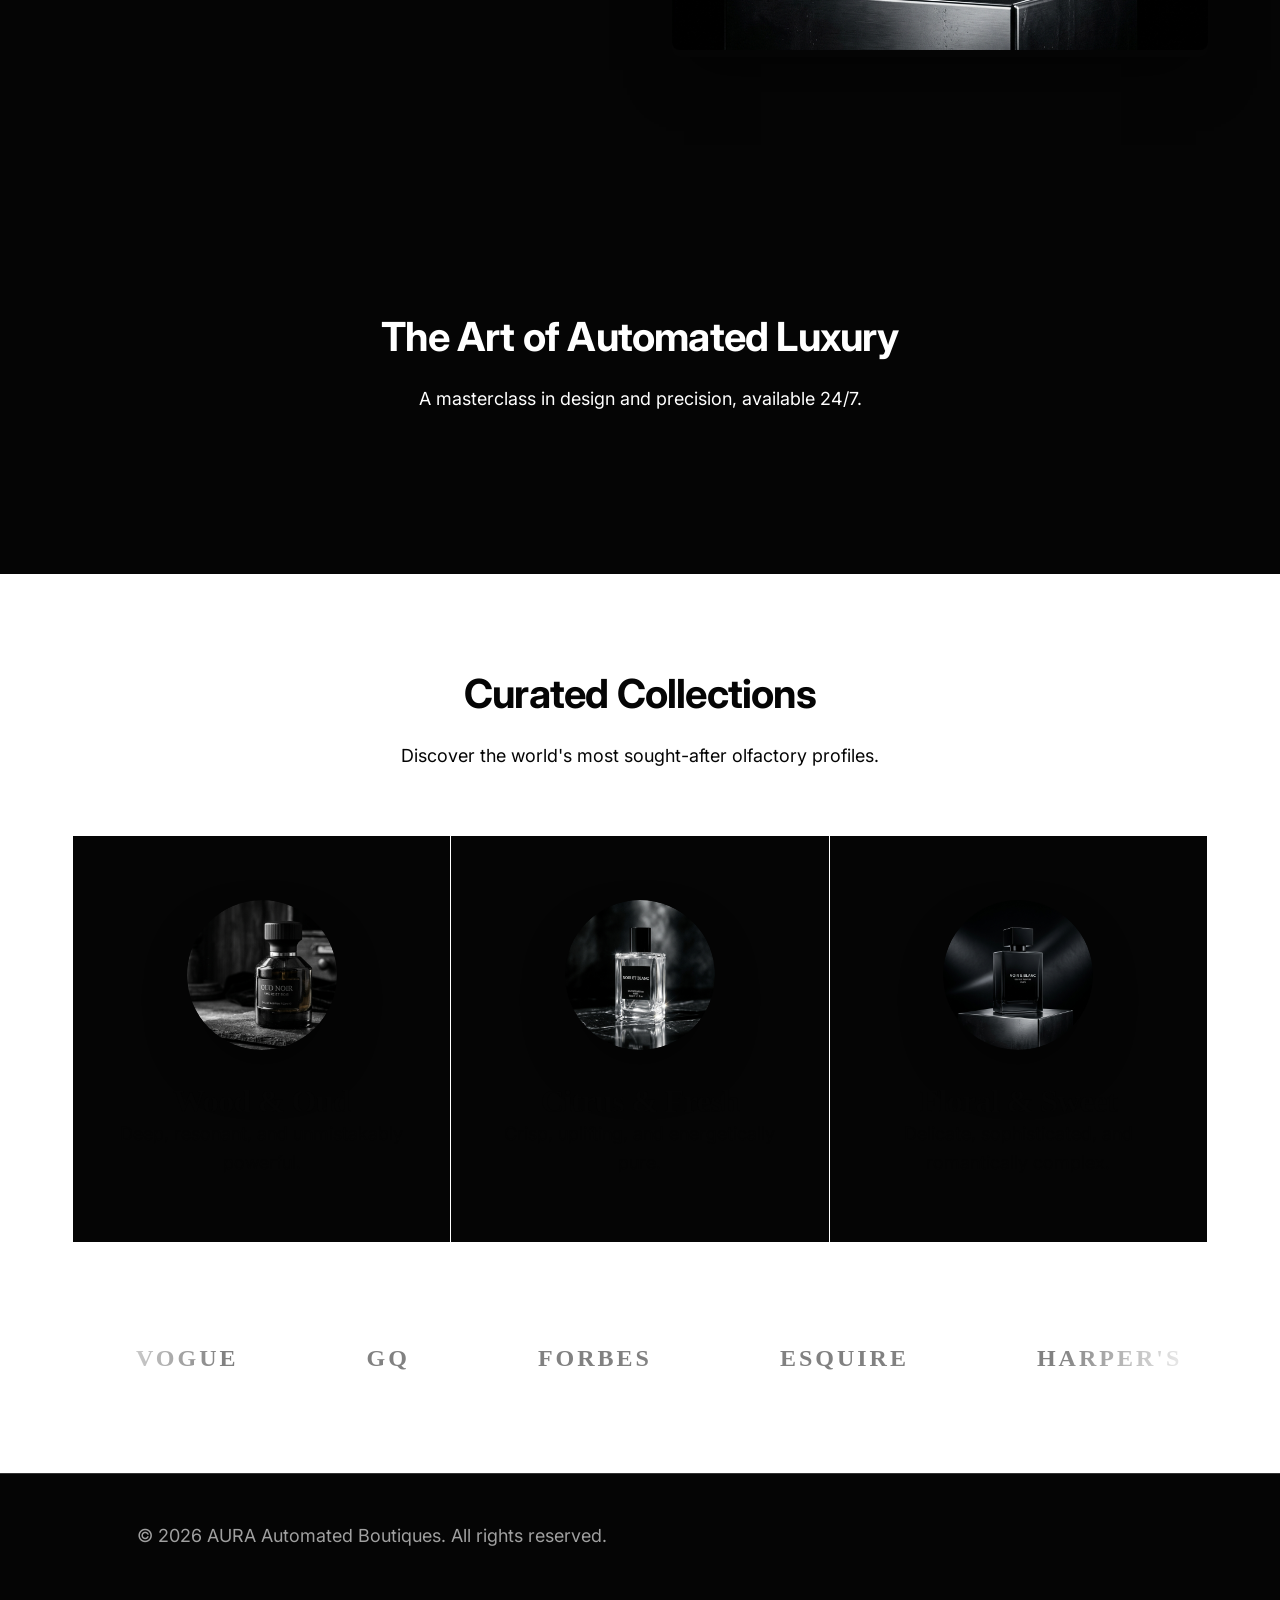
==== commit f6096ef9: "Add collection images and sliding press bar marquee" ====
--- a/index.html
+++ b/index.html
@@ -122,24 +122,42 @@
             
             <div class="collection-grid fade-in">
                 <div class="collection-item">
+                    <div class="image-wrapper" style="margin: 0 auto 2rem auto; width: 150px; height: 150px; border-radius: 50%;">
+                        <img src="oud.png" alt="Oud Perfume" style="width: 100%; height: 100%; object-fit: cover; border-radius: 50%;">
+                    </div>
                     <h3 style="font-family: serif; font-size: 2rem;">Wood & Oud</h3>
                     <p style="margin-bottom: 0;">Deep, resonant, and unmistakably powerful.</p>
                 </div>
                 <div class="collection-item">
+                    <div class="image-wrapper" style="margin: 0 auto 2rem auto; width: 150px; height: 150px; border-radius: 50%;">
+                        <img src="citrus.png" alt="Citrus Perfume" style="width: 100%; height: 100%; object-fit: cover; border-radius: 50%;">
+                    </div>
                     <h3 style="font-family: serif; font-size: 2rem;">Citrus & Fresh</h3>
                     <p style="margin-bottom: 0;">Crisp, uplifting, and energetically pure.</p>
                 </div>
                 <div class="collection-item">
+                    <div class="image-wrapper" style="margin: 0 auto 2rem auto; width: 150px; height: 150px; border-radius: 50%;">
+                        <img src="bottle.png" alt="Floral Perfume" style="width: 100%; height: 100%; object-fit: cover; border-radius: 50%;">
+                    </div>
                     <h3 style="font-family: serif; font-size: 2rem;">Floral & Sweet</h3>
                     <p style="margin-bottom: 0;">Delicate, sophisticated, and romantically complex.</p>
                 </div>
             </div>
 
-            <div class="press-bar fade-in" style="margin-top: 8rem;">
-                <span>Vogue</span>
-                <span>GQ</span>
-                <span>Forbes</span>
-                <span>Esquire</span>
+            <div class="press-bar-container fade-in">
+                <div class="press-bar">
+                    <span>Vogue</span>
+                    <span>GQ</span>
+                    <span>Forbes</span>
+                    <span>Esquire</span>
+                    <span>Harper's</span>
+                    <!-- Duplicate for infinite scroll -->
+                    <span>Vogue</span>
+                    <span>GQ</span>
+                    <span>Forbes</span>
+                    <span>Esquire</span>
+                    <span>Harper's</span>
+                </div>
             </div>
         </div>
     </section>
--- a/styles.css
+++ b/styles.css
@@ -409,14 +409,41 @@
     background: var(--accent-color);
 }
 
-/* Press Bar */
+/* Press Bar Marquee */
+.press-bar-container {
+    width: 100%;
+    overflow: hidden;
+    margin-top: 6rem;
+    position: relative;
+}
+
+.press-bar-container::before,
+.press-bar-container::after {
+    content: '';
+    position: absolute;
+    top: 0;
+    width: 150px;
+    height: 100%;
+    z-index: 2;
+    pointer-events: none;
+}
+
+.press-bar-container::before {
+    left: 0;
+    background: linear-gradient(to right, #ffffff, transparent);
+}
+
+.press-bar-container::after {
+    right: 0;
+    background: linear-gradient(to left, #ffffff, transparent);
+}
+
 .press-bar {
     display: flex;
-    justify-content: space-around;
-    align-items: center;
-    flex-wrap: wrap;
+    white-space: nowrap;
+    animation: slide-left 30s linear infinite;
     opacity: 0.5;
-    margin-top: 4rem;
+    width: max-content;
 }
 
 .press-bar span {
@@ -424,8 +451,13 @@
     font-weight: 900;
     letter-spacing: 3px;
     text-transform: uppercase;
-    margin: 1rem;
+    margin: 0 4rem;
     font-family: serif; /* Classic contrast */
+}
+
+@keyframes slide-left {
+    0% { transform: translateX(0); }
+    100% { transform: translateX(-50%); }
 }
 
 /* Animations */
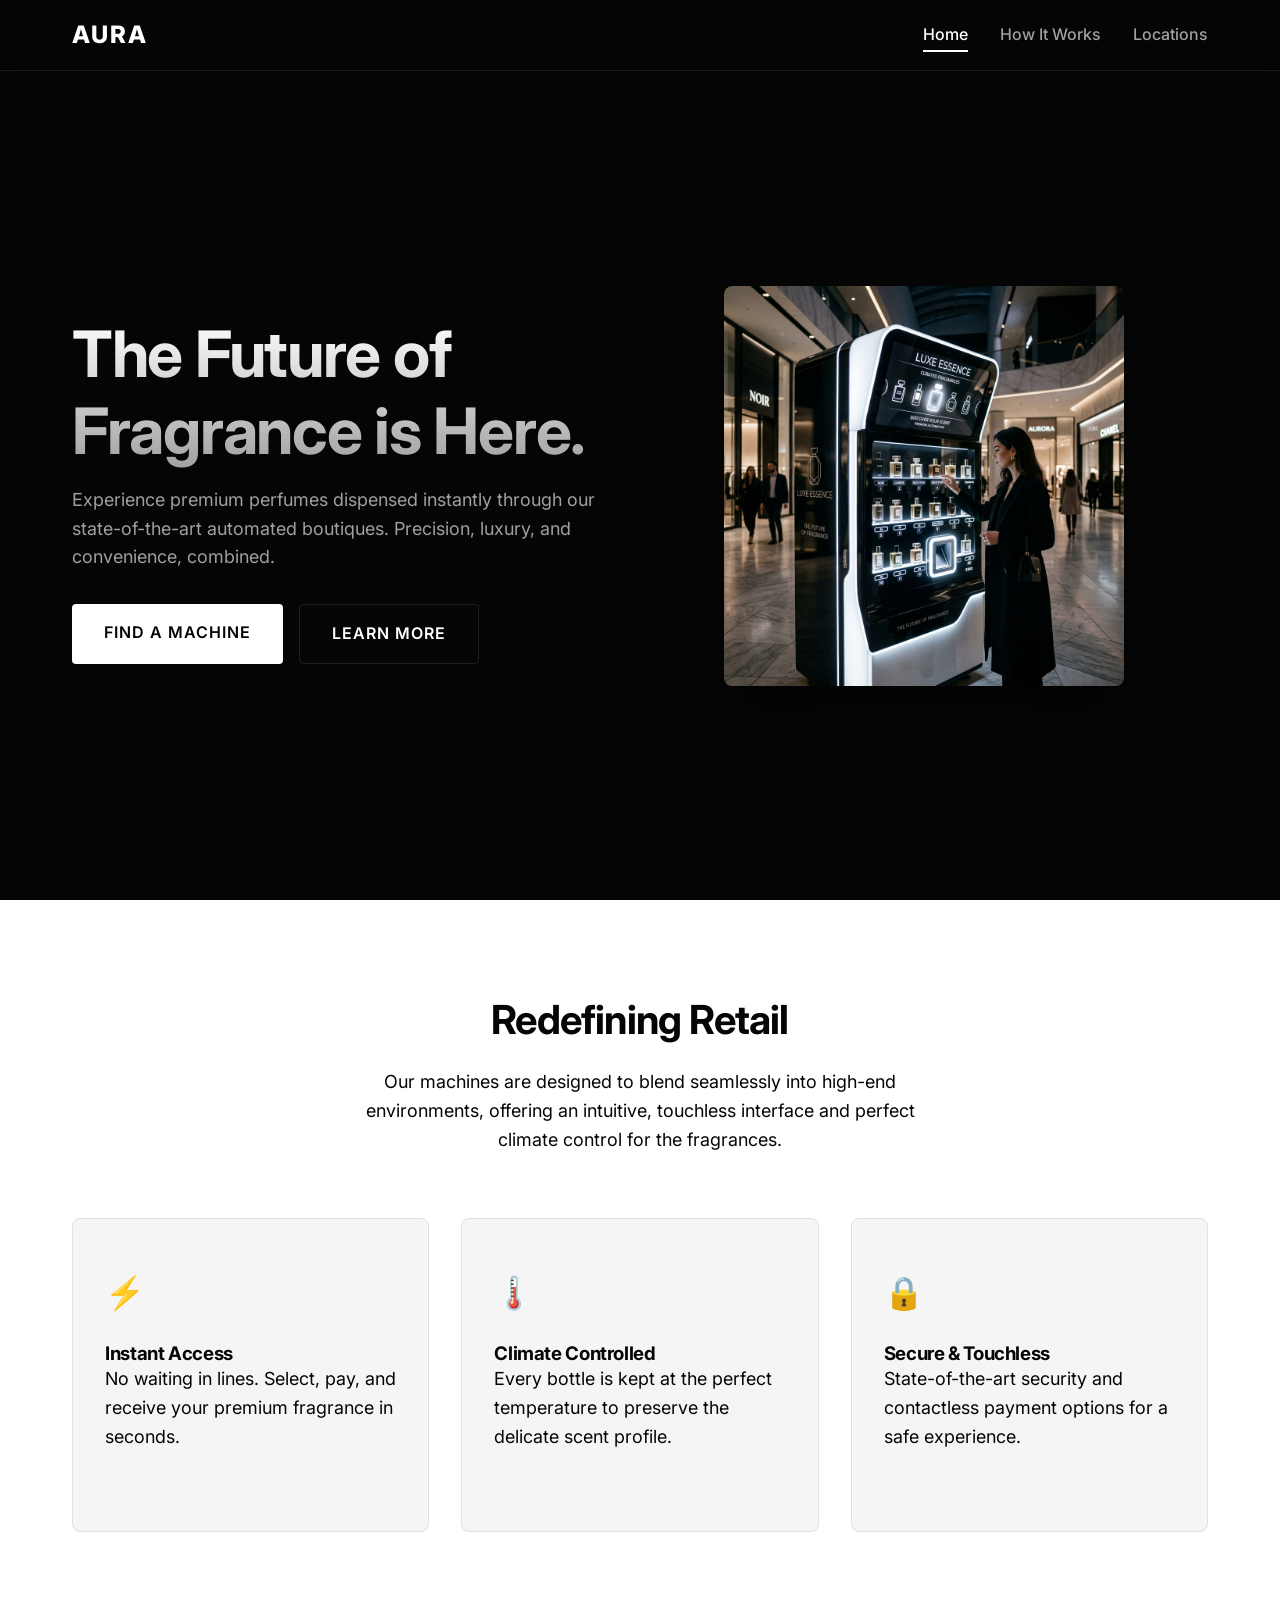
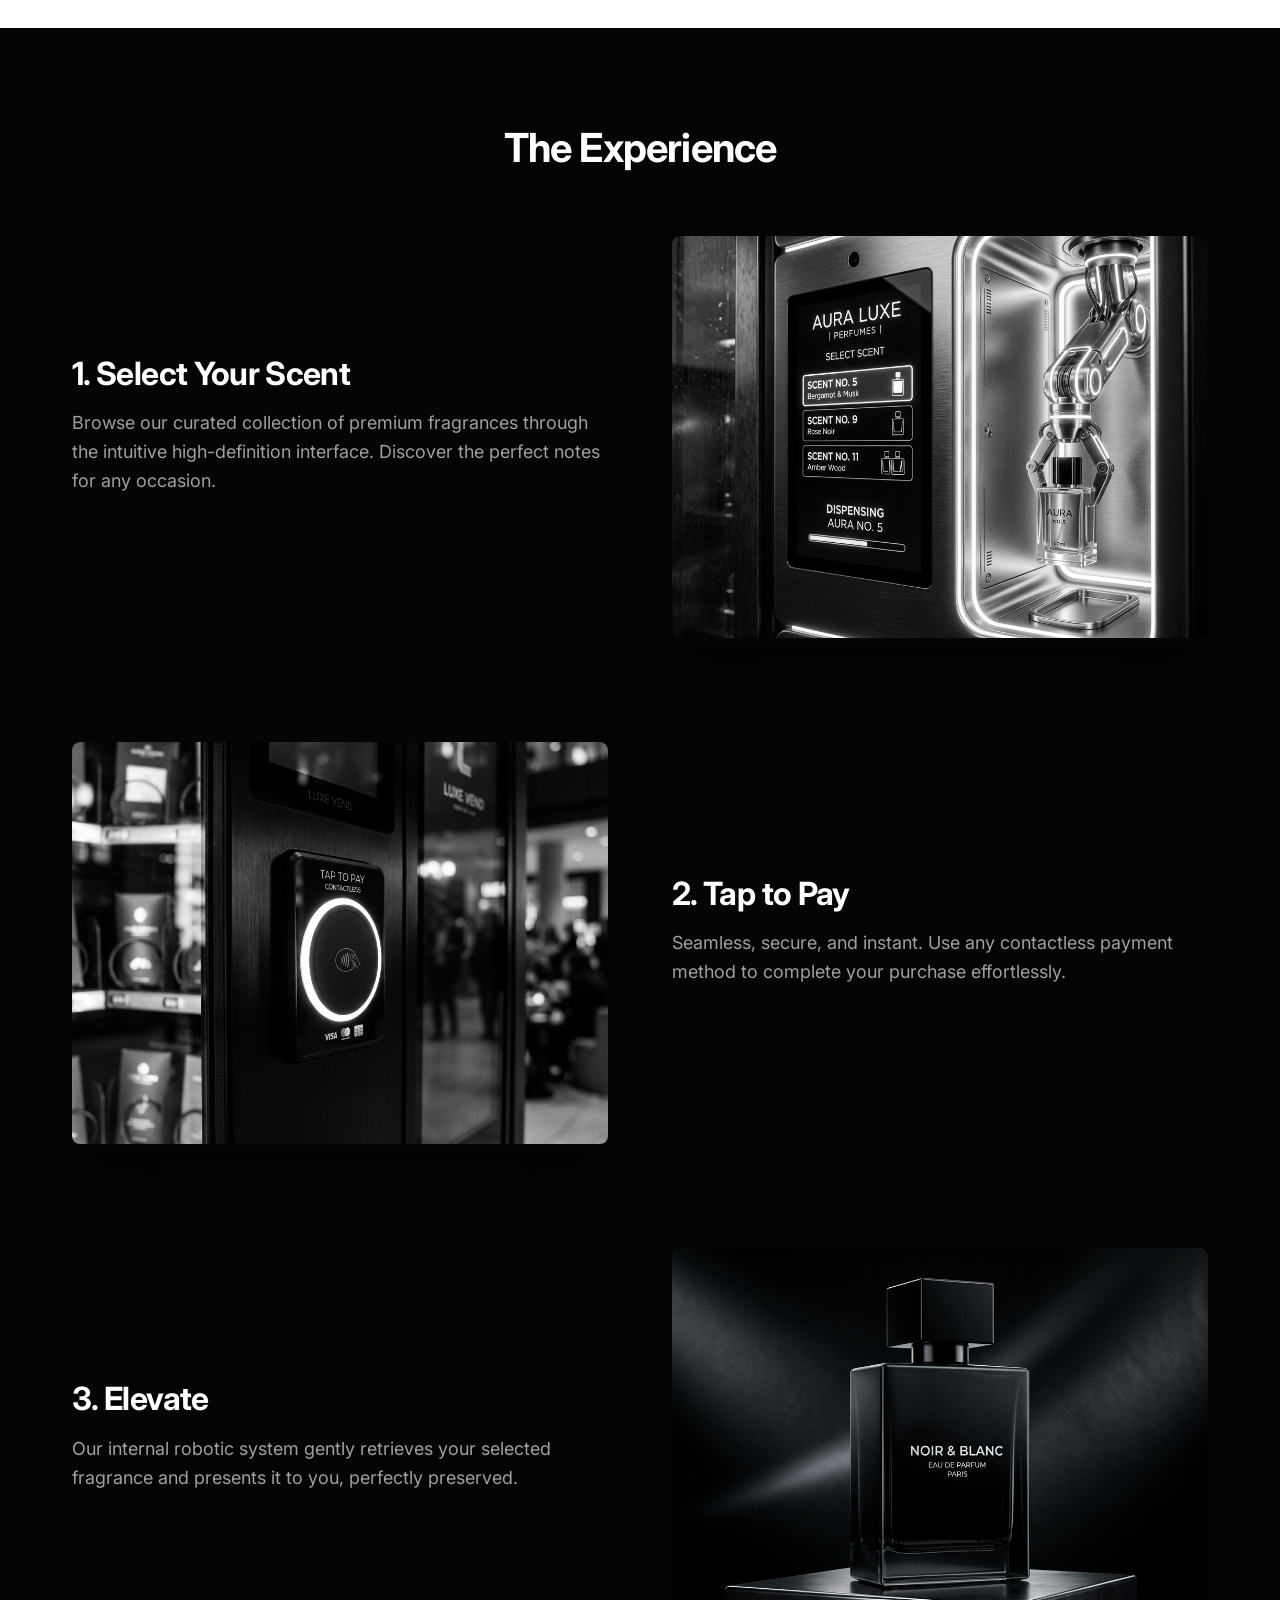
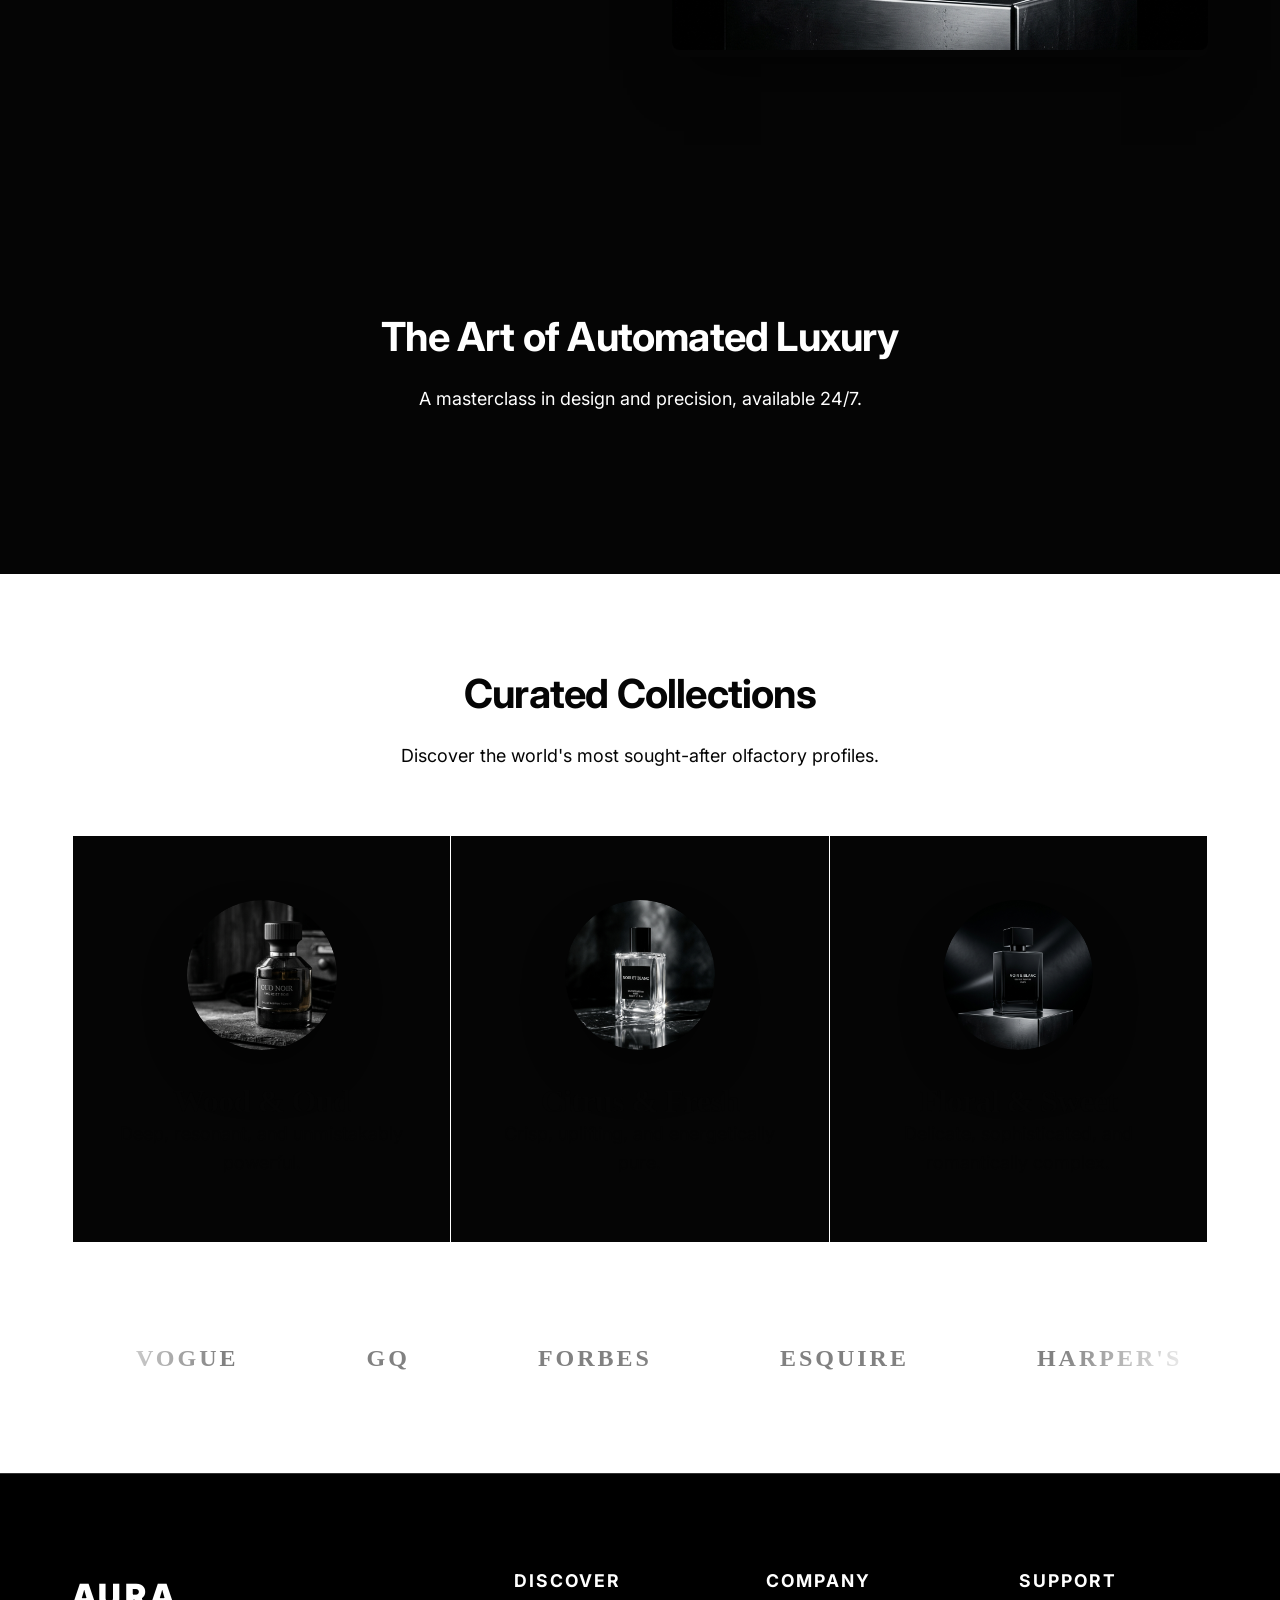
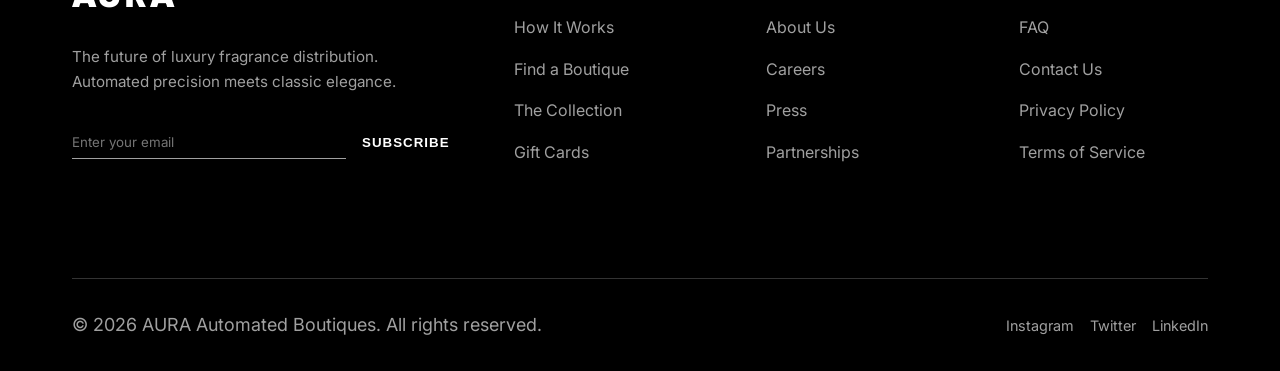
==== commit b7ca62c4: "Add premium footer to all pages" ====
--- a/index.html
+++ b/index.html
@@ -162,9 +162,53 @@
         </div>
     </section>
 
-    <footer>
-        <div class="container">
-            <p>&copy; 2026 AURA Automated Boutiques. All rights reserved.</p>
+    <footer class="footer-premium">
+        <div class="container fade-in">
+            <div class="footer-grid">
+                <div>
+                    <a href="index.html" class="footer-brand">AURA</a>
+                    <p style="font-size: 0.95rem;">The future of luxury fragrance distribution. Automated precision meets classic elegance.</p>
+                    <div class="footer-newsletter">
+                        <input type="email" placeholder="Enter your email">
+                        <button type="button">Subscribe</button>
+                    </div>
+                </div>
+                <div>
+                    <h4>Discover</h4>
+                    <ul class="footer-links">
+                        <li><a href="how-it-works.html">How It Works</a></li>
+                        <li><a href="locations.html">Find a Boutique</a></li>
+                        <li><a href="#">The Collection</a></li>
+                        <li><a href="#">Gift Cards</a></li>
+                    </ul>
+                </div>
+                <div>
+                    <h4>Company</h4>
+                    <ul class="footer-links">
+                        <li><a href="#">About Us</a></li>
+                        <li><a href="#">Careers</a></li>
+                        <li><a href="#">Press</a></li>
+                        <li><a href="#">Partnerships</a></li>
+                    </ul>
+                </div>
+                <div>
+                    <h4>Support</h4>
+                    <ul class="footer-links">
+                        <li><a href="#">FAQ</a></li>
+                        <li><a href="#">Contact Us</a></li>
+                        <li><a href="#">Privacy Policy</a></li>
+                        <li><a href="#">Terms of Service</a></li>
+                    </ul>
+                </div>
+            </div>
+            <div class="footer-bottom">
+                <p style="margin: 0;">&copy; 2026 AURA Automated Boutiques. All rights reserved.</p>
+                <div style="display: flex; gap: 1rem;">
+                    <a href="#" style="color: var(--text-secondary); text-decoration: none;">Instagram</a>
+                    <a href="#" style="color: var(--text-secondary); text-decoration: none;">Twitter</a>
+                    <a href="#" style="color: var(--text-secondary); text-decoration: none;">LinkedIn</a>
+                </div>
+            </div>
         </div>
     </footer>
 
--- a/styles.css
+++ b/styles.css
@@ -349,12 +349,96 @@
     background: rgba(255, 255, 255, 0.05);
 }
 
-/* Footer */
-footer {
+/* Premium Footer */
+.footer-premium {
+    background: #000000;
     border-top: 1px solid var(--border-color);
-    padding: 3rem 0;
-    text-align: center;
+    padding: 6rem 0 2rem 0;
     color: var(--text-secondary);
+}
+
+.footer-grid {
+    display: grid;
+    grid-template-columns: 2fr 1fr 1fr 1fr;
+    gap: 4rem;
+    margin-bottom: 6rem;
+}
+
+.footer-brand {
+    font-size: 2rem;
+    font-weight: 900;
+    letter-spacing: 4px;
+    color: var(--text-primary);
+    margin-bottom: 1.5rem;
+    display: block;
+    text-decoration: none;
+}
+
+.footer-premium h4 {
+    color: var(--text-primary);
+    font-size: 1.1rem;
+    margin-bottom: 1.5rem;
+    text-transform: uppercase;
+    letter-spacing: 2px;
+}
+
+.footer-links {
+    list-style: none;
+}
+
+.footer-links li {
+    margin-bottom: 1rem;
+}
+
+.footer-links a {
+    color: var(--text-secondary);
+    text-decoration: none;
+    transition: var(--transition);
+}
+
+.footer-links a:hover {
+    color: var(--text-primary);
+}
+
+.footer-newsletter {
+    display: flex;
+    margin-top: 2rem;
+}
+
+.footer-newsletter input {
+    background: transparent;
+    border: none;
+    border-bottom: 1px solid var(--text-secondary);
+    color: var(--text-primary);
+    padding: 0.5rem 0;
+    flex: 1;
+    font-family: inherit;
+    transition: var(--transition);
+}
+
+.footer-newsletter input:focus {
+    outline: none;
+    border-bottom-color: var(--text-primary);
+}
+
+.footer-newsletter button {
+    background: transparent;
+    border: none;
+    color: var(--text-primary);
+    font-weight: 700;
+    cursor: pointer;
+    text-transform: uppercase;
+    letter-spacing: 1px;
+    padding-left: 1rem;
+}
+
+.footer-bottom {
+    border-top: 1px solid var(--border-color);
+    padding-top: 2rem;
+    display: flex;
+    justify-content: space-between;
+    align-items: center;
+    font-size: 0.9rem;
 }
 
 /* Utilities */
